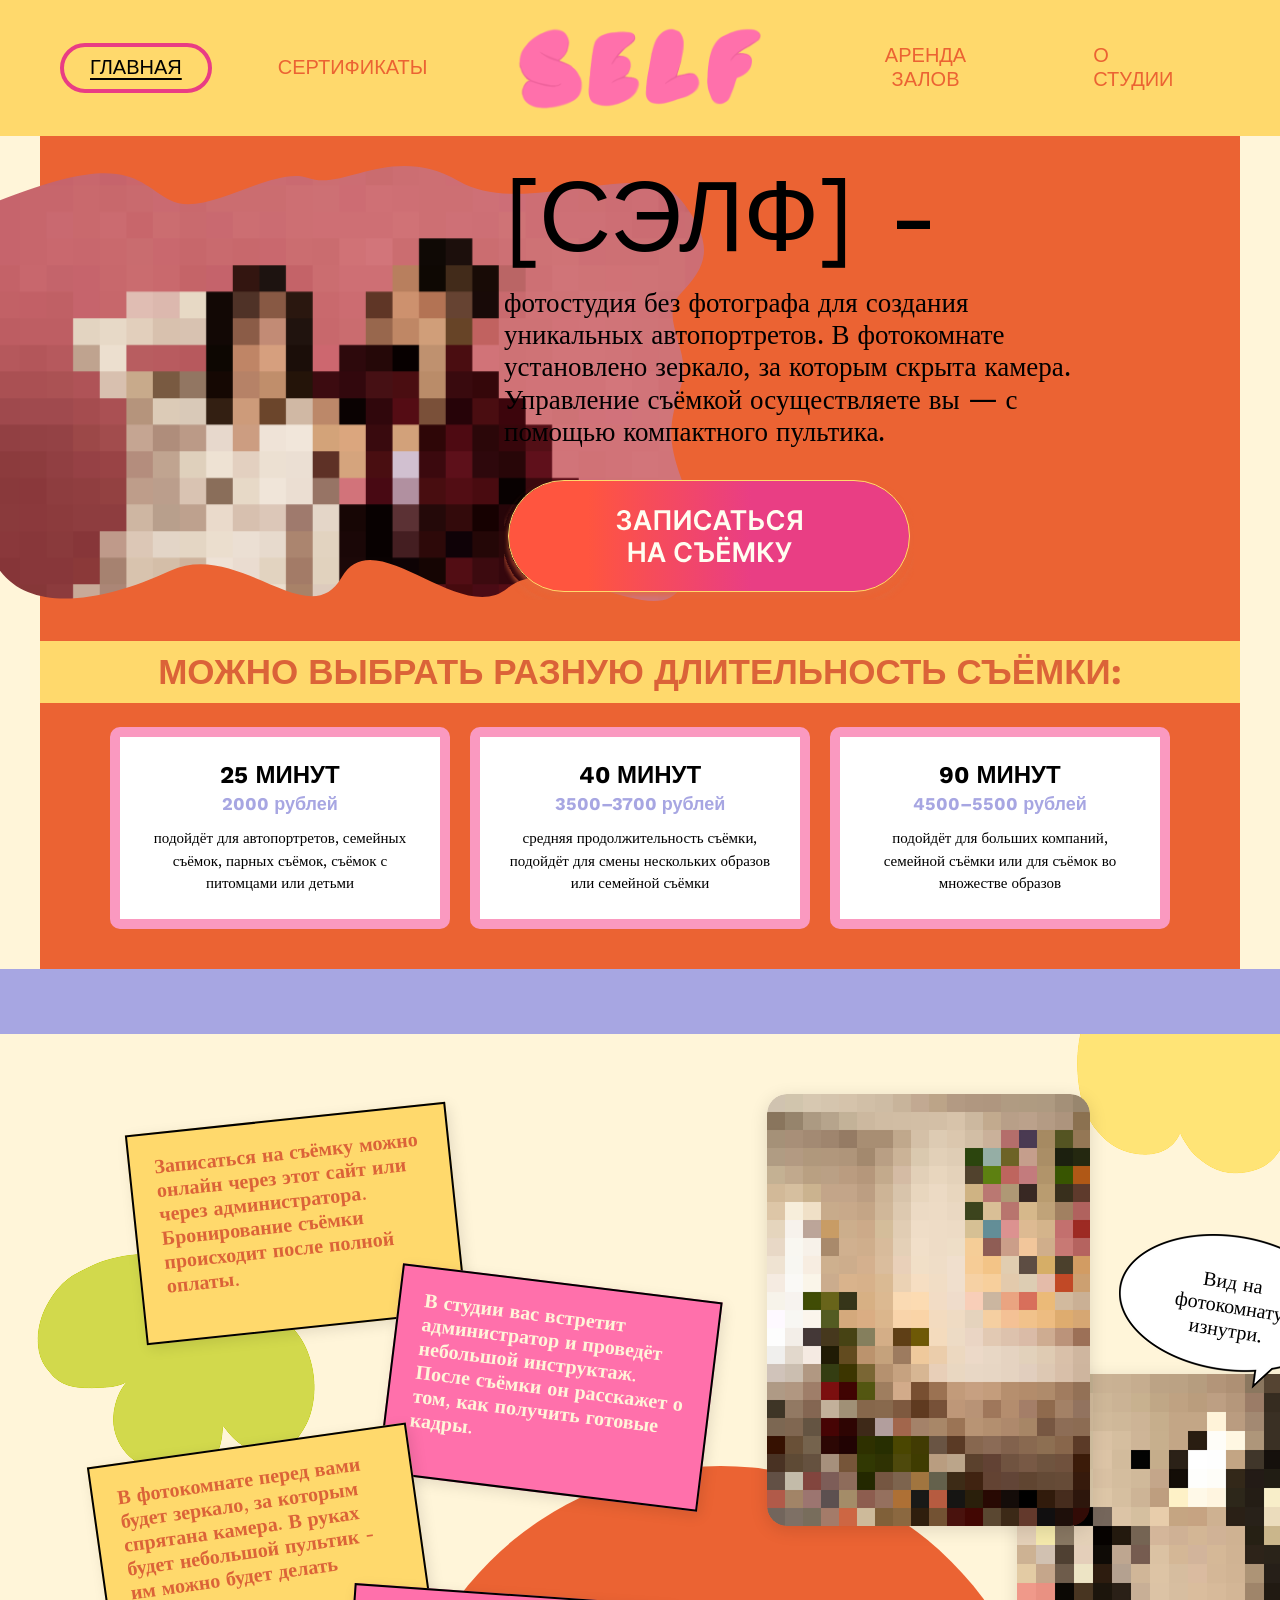
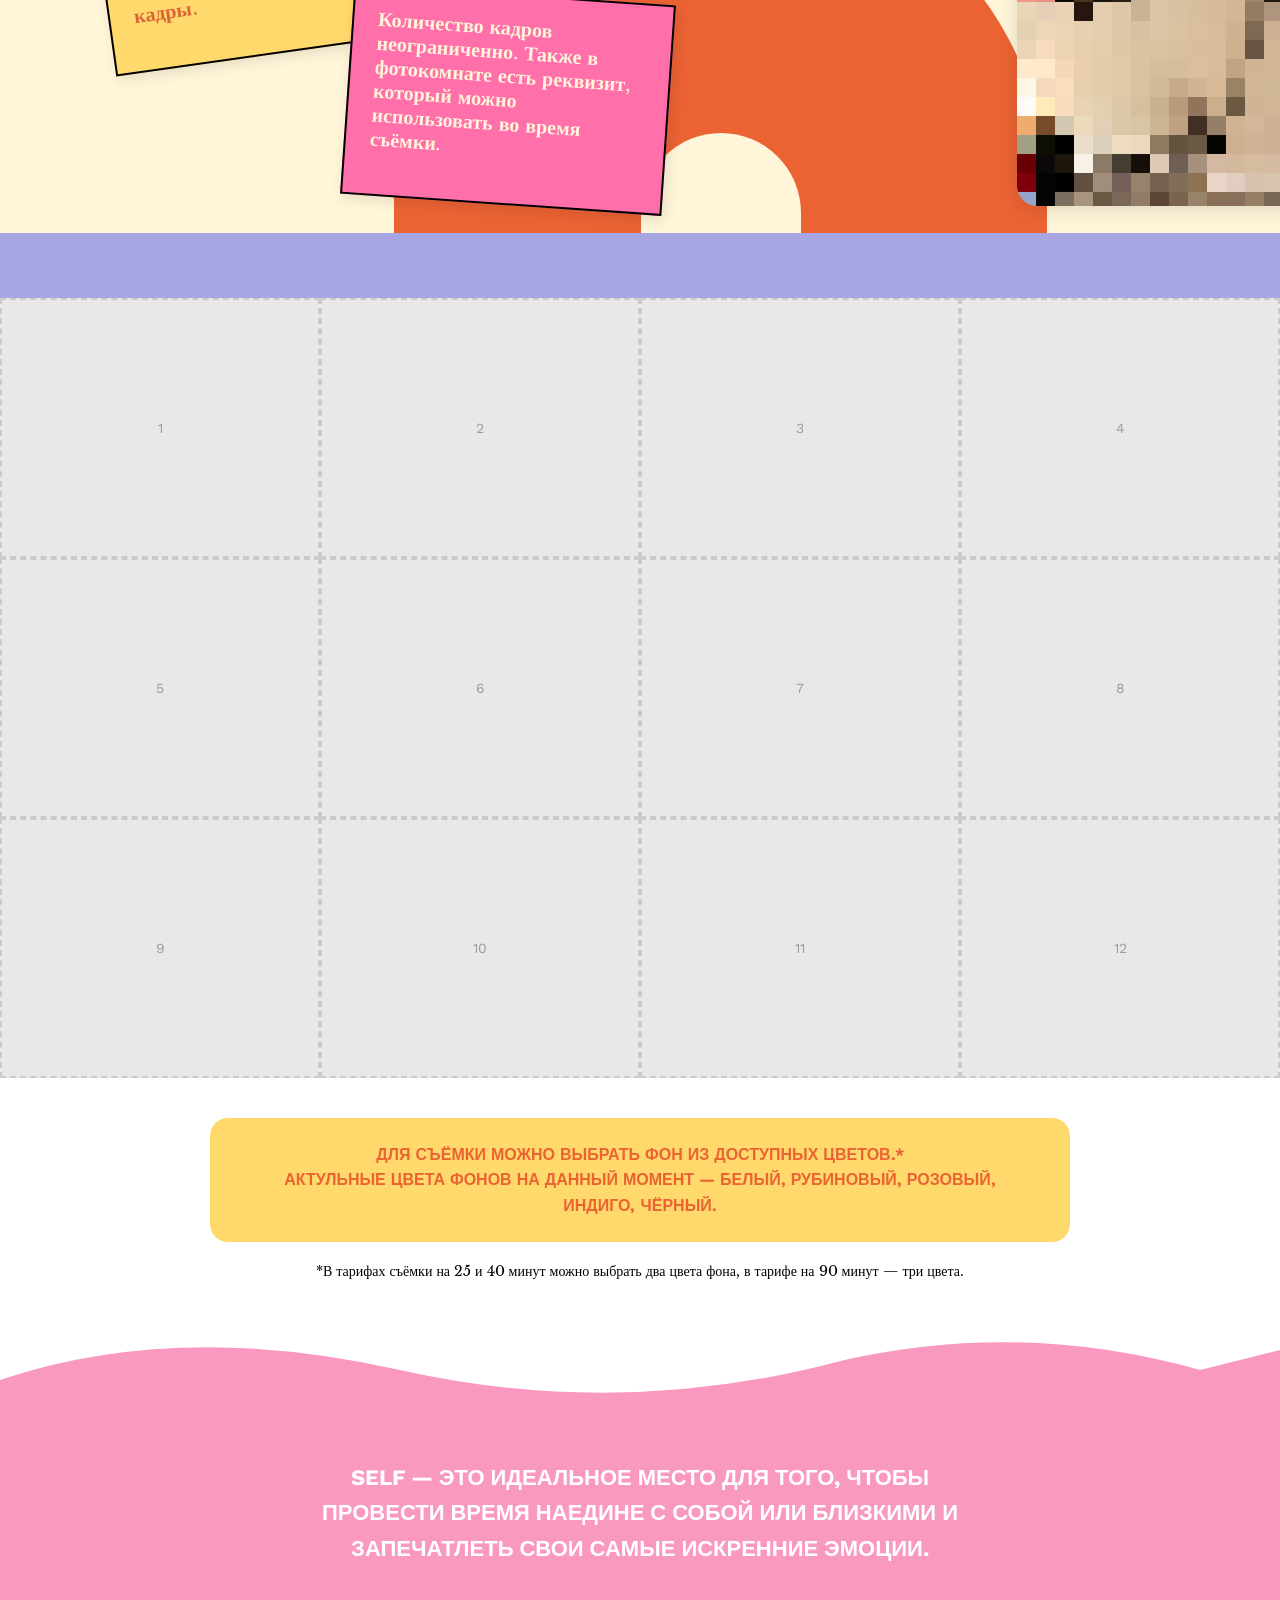
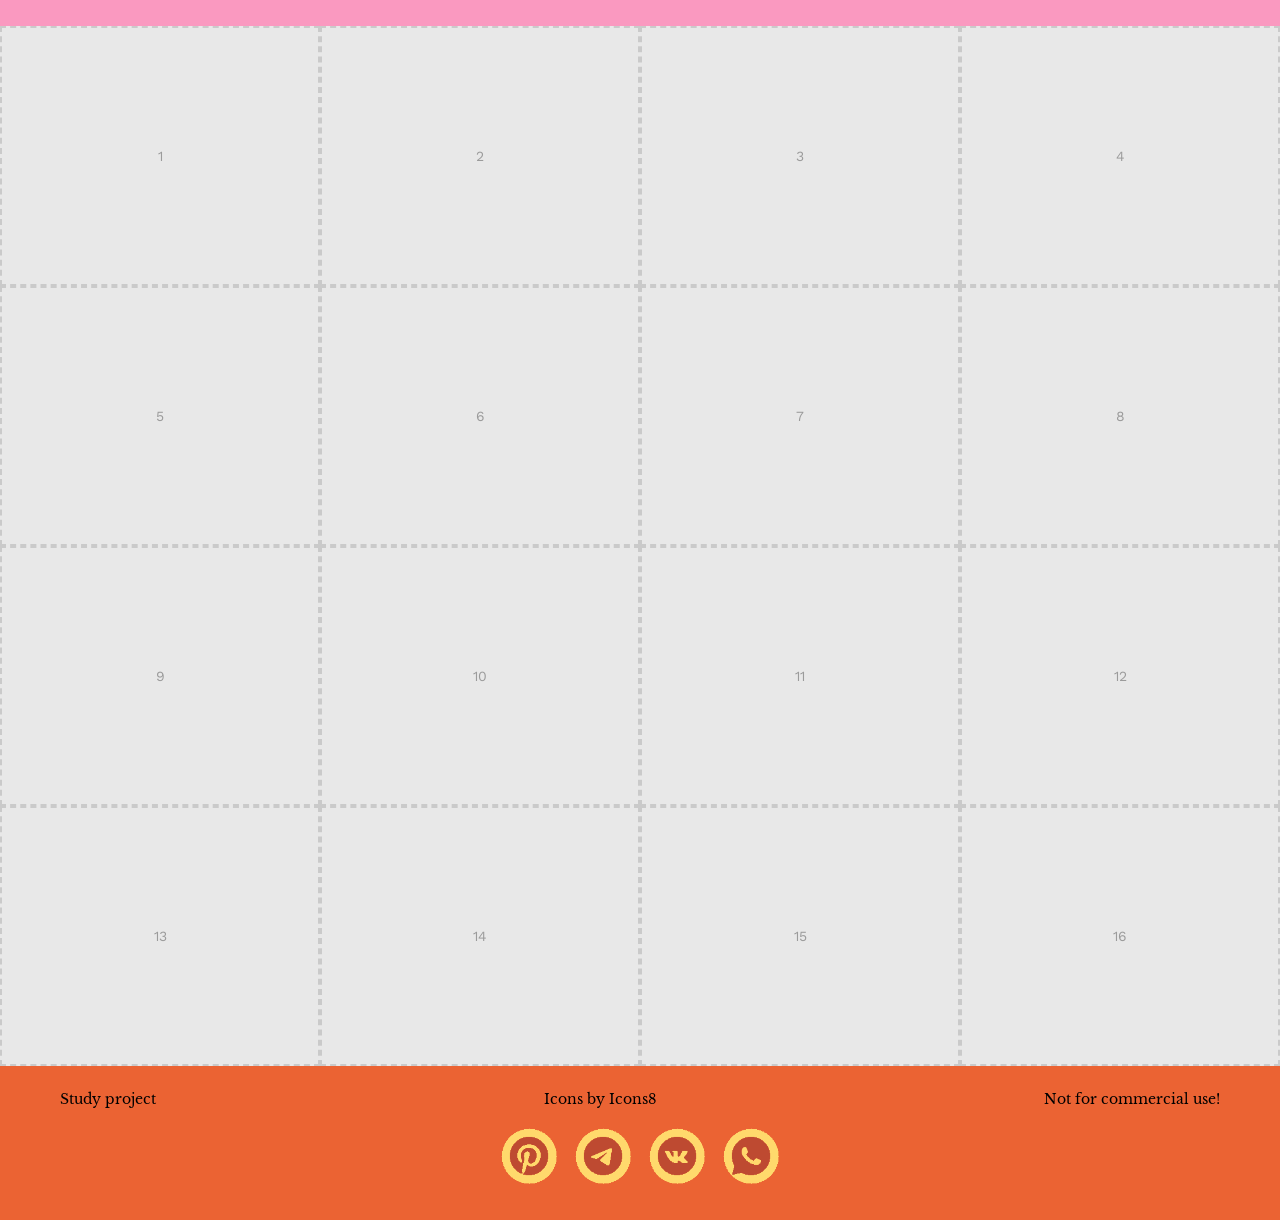
==== index.html @ 9a490987 "first commit" ====
<!DOCTYPE html>
<html lang="ru">
<head>
    <meta charset="UTF-8">
    <meta name="viewport" content="width=device-width, initial-scale=1.0">
    <title>SELF — фотостудия</title>
    <!-- Подключаем файл стилей. Если переименуешь CSS файл — измени имя здесь -->
    <link rel="stylesheet" href="style.css">
</head>
<body>

<!-- ============================================================
     БЛОК 1: НАВИГАЦИЯ (HEADER)
     Жёлтая шапка сайта с меню
     
     Чтобы изменить текст пунктов — меняй текст внутри <a>
     Чтобы изменить какая страница "активная" — перемести класс nav__link--active
     Чтобы изменить ссылку — меняй href="файл.html"
     ============================================================ -->
<header class="header">
    <nav class="nav">
        <a href="index.html" class="nav__link nav__link--active">ГЛАВНАЯ</a>
        <a href="certificates.html" class="nav__link">СЕРТИФИКАТЫ</a>
        <a href="index.html" class="nav__logo"><img src="logo-self.svg" alt="SELF" class="nav__logo-img"></a>
        <div class="nav__dropdown">
            <div class="nav__dropdown-trigger">
                <a href="room-small.html" class="nav__dropdown-label">АРЕНДА ЗАЛОВ</a>
                <div class="nav__dropdown-subitems">
                    <a href="room-small.html" class="nav__dropdown-item">Малый зал</a>
                    <a href="room-big.html" class="nav__dropdown-item">Большой зал</a>
                </div>
            </div>
        </div>
        <a href="about.html" class="nav__link">О СТУДИИ</a>
    </nav>
</header>


<!-- Бежевый фон #FFF5D9 по бокам оранжевого — оборачивает hero и duration -->
<div class="hero-duration-wrap">

<!-- ============================================================
     БЛОК 2: ГЕРОЙ (HERO)
     Главный экран — оранжевый фон, фото слева (заходит на текст),
     текст + кнопка справа. Без волны.
     По бокам рыжий фон #FFF5D9
     ============================================================ -->
<section class="hero">

    <div class="hero__inner">
        <!-- ФОТО слева — реальное фото без белого фона -->
        <div class="hero__photo-col">
            <div class="hero__photo-wrap">
                <img src="title pic.svg" alt="Фото студии SELF" class="hero__photo-img">
            </div>
        </div>

        <!-- ТЕКСТ справа -->
        <div class="hero__text-col">
            <h1 class="hero__title">[СЭЛФ] -</h1>
            <p class="hero__desc">фотостудия без фотографа для создания уникальных автопортретов. В фотокомнате установлено зеркало, за которым скрыта камера. Управление съёмкой осуществляете вы — с помощью компактного пультика.</p>
            <img src="button для главной.svg" class="hero__btn"></a>
        </div>
    </div>
</section>


<!-- ============================================================
     БЛОК 3: ДЛИТЕЛЬНОСТЬ СЪЁМКИ (DURATION)
     Оранжевый фон, жёлтый заголовок, 3 карточки с розовой рамкой
     
     Чтобы добавить 4-ю карточку — скопируй <div class="duration__card">...</div>
     Чтобы изменить цену — меняй текст внутри <span class="duration__price">
     ============================================================ -->
<section class="duration">
    <h2 class="duration__heading">МОЖНО ВЫБРАТЬ РАЗНУЮ ДЛИТЕЛЬНОСТЬ СЪЁМКИ:</h2>
    
    <div class="duration__grid">
        <!-- Карточка 1: 25 минут -->
        <div class="duration__card">
            <span class="duration__time">25 МИНУТ</span>          <!-- Время -->
            <span class="duration__price">2000 рублей</span>       <!-- Цена (розовый цвет) -->
            <p class="duration__text">подойдёт для автопортретов, семейных съёмок, парных съёмок, съёмок с питомцами или детьми</p>  <!-- Описание -->
        </div>
        
        <!-- Карточка 2: 40 минут -->
        <div class="duration__card">
            <span class="duration__time">40 МИНУТ</span>
            <span class="duration__price">3500–3700 рублей</span>
            <p class="duration__text">средняя продолжительность съёмки, подойдёт для смены нескольких образов или семейной съёмки</p>
        </div>
        
        <!-- Карточка 3: 90 минут -->
        <div class="duration__card">
            <span class="duration__time">90 МИНУТ</span>
            <span class="duration__price">4500–5500 рублей</span>
            <p class="duration__text">подойдёт для больших компаний, семейной съёмки или для съёмок во множестве образов</p>
        </div>
    </div>
</section>

</div><!-- /hero-duration-wrap -->


<!-- ============================================================
     Бежевый фон, декоративные пятна, стикеры с текстом,
     фото интерьера, пузырь "Вид на фотокомнату"
     ============================================================ -->
<!-- Лавандовая полоска СВЕРХУ -->
<div class="about__stripe-top"></div>

<section class="about">
    <!-- Декоративные пятна (блобы) — размер/цвет/позиция в CSS -->
    <div class="blob blob--green"></div>   <!-- Зелёное пятно слева -->
    <div class="blob blob--yellow"></div>  <!-- Жёлтый круг справа -->
    <div class="blob blob--arch"></div>    <!-- Оранжевая арка снизу -->

    <div class="about__inner">
        <!-- СТИКЕРЫ (записки) — левая колонка -->
        <div class="about__notes-area">
            <!-- Стикер 1 — оранжевый, наклон влево -->
            <!-- note--orange = оранжевый цвет, note--1 = позиция/наклон -->
            <div class="note note--orange note--1">
                <p>Записаться на съёмку можно онлайн через этот сайт или через администратора. Бронирование съёмки происходит после полной оплаты.</p>
            </div>
            
            <!-- Стикер 2 — розовый, наклон вправо -->
            <div class="note note--pink note--2">
                <p>В студии вас встретит администратор и проведёт небольшой инструктаж. После съёмки он расскажет о том, как получить готовые кадры.</p>
            </div>
            
            <!-- Стикер 3 — оранжевый -->
            <div class="note note--orange note--3">
                <p>В фотокомнате перед вами будет зеркало, за которым спрятана камера. В руках будет небольшой пультик - им можно будет делать кадры.</p>
            </div>
            
            <!-- Стикер 4 — розовый -->
            <div class="note note--pink note--4">
                <p>Количество кадров неограниченно. Также в фотокомнате есть реквизит, который можно использовать во время съёмки.</p>
            </div>
        </div>

        <!-- ФОТО — абсолютное позиционирование по макету -->
        <div class="about__photos-col">
            <!-- pic 1: Верхнее фото интерьера (323×432, top 125, left 767) -->
            <div class="about__photo about__photo--top">
                <img src="photo1.png" alt="Фото интерьера" style="width:100%;height:100%;object-fit:cover">
            </div>
            
            <!-- pic 2: Нижнее фото фотокомнаты (323×432, top 471, left 1017) -->
            <div class="about__photo about__photo--bottom">
                <img src="photo2.png" alt="Фото фотокомнаты" style="width:100%;height:100%;object-fit:cover">
            </div>
            
            <!-- Пузырь с текстом (221×155, top 329, left 1119) -->
            <div class="about__bubble">
                <span>Вид на фотокомнату изнутри.</span>
                <div class="about__bubble-tail"></div>
            </div>
        </div>
    </div>
</section>

<!-- Лавандовая полоска СНИЗУ -->
<div class="about__stripe-bottom"></div>


<!-- ============================================================
     БЛОК 5: ФОТОСЕТКА ВЕРХНЯЯ (4 колонки × 3 ряда = 12 фото)
     
     ВСТАВИТЬ ФОТО: замени каждый <div class="placeholder">
     на <img src="фото.jpg" alt="" style="width:100%;height:100%;object-fit:cover">
     ============================================================ -->
<section class="pgrid pgrid--top">
    <div class="pg"><div class="placeholder">1</div></div>
    <div class="pg"><div class="placeholder">2</div></div>
    <div class="pg"><div class="placeholder">3</div></div>
    <div class="pg"><div class="placeholder">4</div></div>
    <div class="pg"><div class="placeholder">5</div></div>
    <div class="pg"><div class="placeholder">6</div></div>
    <div class="pg"><div class="placeholder">7</div></div>
    <div class="pg"><div class="placeholder">8</div></div>
    <div class="pg"><div class="placeholder">9</div></div>
    <div class="pg"><div class="placeholder">10</div></div>
    <div class="pg"><div class="placeholder">11</div></div>
    <div class="pg"><div class="placeholder">12</div></div>
</section>


<!-- ============================================================
     БЛОК 6: ИНФОРМАЦИЯ О ФОНАХ (BACKDROP)
     Белый фон, жёлтая карточка с текстом, сноска
     ============================================================ -->
<section class="backdrop-white">
    <!-- Жёлтая карточка с основным текстом -->
    <div class="backdrop__card">
        <p class="backdrop__text">ДЛЯ СЪЁМКИ МОЖНО ВЫБРАТЬ ФОН ИЗ ДОСТУПНЫХ ЦВЕТОВ.*<br>АКТУЛЬНЫЕ ЦВЕТА ФОНОВ НА ДАННЫЙ МОМЕНТ — БЕЛЫЙ, РУБИНОВЫЙ, РОЗОВЫЙ, ИНДИГО, ЧЁРНЫЙ.</p>
    </div>
    <!-- Сноска мелким текстом -->
    <p class="backdrop__note">*В тарифах съёмки на 25 и 40 минут можно выбрать два цвета фона, в тарифе на 90 минут — три цвета.</p>
</section>


<!-- ============================================================
     БЛОК 7: ЦИТАТА (QUOTE)
     Розовая волна переходит в розовый фон с белым текстом
     ============================================================ -->
<section class="quote-section">
    <!-- Волна — переход от белого (backdrop) к розовому -->
    <!-- Цвет волны fill="#FA99C0" — должен совпадать с фоном .quote__body -->
    <div class="quote__wave">
        <svg viewBox="0 0 1440 100" preserveAspectRatio="none">
            <path d="M0,100 L0,60 Q200,0 450,50 Q700,100 950,40 Q1150,0 1350,50 L1440,30 L1440,100 Z" fill="#FA99C0"/>
        </svg>
    </div>
    <!-- Текст цитаты — белый на розовом -->
    <div class="quote__body">
        <p class="quote__text">SELF — ЭТО ИДЕАЛЬНОЕ МЕСТО ДЛЯ ТОГО, ЧТОБЫ ПРОВЕСТИ ВРЕМЯ НАЕДИНЕ С СОБОЙ ИЛИ БЛИЗКИМИ И ЗАПЕЧАТЛЕТЬ СВОИ САМЫЕ ИСКРЕННИЕ ЭМОЦИИ.</p>
    </div>
</section>


<!-- ============================================================
     БЛОК 8: ФОТОСЕТКА НИЖНЯЯ (4 колонки × 4 ряда = 16 фото)
     ============================================================ -->
<section class="pgrid pgrid--btm">
    <div class="pg"><div class="placeholder">1</div></div>
    <div class="pg"><div class="placeholder">2</div></div>
    <div class="pg"><div class="placeholder">3</div></div>
    <div class="pg"><div class="placeholder">4</div></div>
    <div class="pg"><div class="placeholder">5</div></div>
    <div class="pg"><div class="placeholder">6</div></div>
    <div class="pg"><div class="placeholder">7</div></div>
    <div class="pg"><div class="placeholder">8</div></div>
    <div class="pg"><div class="placeholder">9</div></div>
    <div class="pg"><div class="placeholder">10</div></div>
    <div class="pg"><div class="placeholder">11</div></div>
    <div class="pg"><div class="placeholder">12</div></div>
    <div class="pg"><div class="placeholder">13</div></div>
    <div class="pg"><div class="placeholder">14</div></div>
    <div class="pg"><div class="placeholder">15</div></div>
    <div class="pg"><div class="placeholder">16</div></div>
</section>


<!-- ============================================================
     БЛОК 9: ПОДВАЛ (FOOTER)
     Оранжевый фон, текст, иконки соцсетей в жёлтых кружках
     ============================================================ -->
<footer class="footer">
    <div class="footer__top">
        <span>Study project</span>
        <span>Icons by Icons8</span>
        <span>Not for commercial use!</span>
    </div>
    <div class="footer__socials">
        <a href="#" class="soc"><img src="icon-pinterest.png" alt="Pinterest" class="soc__icon"></a>
        <a href="#" class="soc"><img src="icon-telegram.png" alt="Telegram" class="soc__icon"></a>
        <a href="#" class="soc"><img src="icon-vk.png" alt="VK" class="soc__icon"></a>
        <a href="#" class="soc"><img src="icon-whatsapp.png" alt="WhatsApp" class="soc__icon"></a>
    </div>
</footer>


<script>
    document.querySelectorAll('.nav__dropdown-item').forEach(function(item) {
        item.addEventListener('click', function() {
            var menu = this.closest('.nav__dropdown-menu');
            if (menu) menu.style.display = 'none';
            setTimeout(function() { if (menu) menu.style.display = ''; }, 300);
        });
    });
</script>

</body>
</html>
---- style.css ----
/* ================================================================
   SELF ФОТОСТУДИЯ — ФАЙЛ СТИЛЕЙ
   Этот файл отвечает за ВСЮ визуальную часть сайта.
   Каждый блок подробно подписан — читай комментарии.
   ================================================================ */


/* ================================================================
   БЛОК: ПОДКЛЮЧЕНИЕ ШРИФТОВ
   Здесь загружаются шрифты из папки fonts/
   Если шрифт не отображается — проверь что файл лежит в папке fonts/
   ================================================================ */

/* Inter Regular — для обычного текста навигации, заголовков */
@font-face {
    font-family: 'Inter';          /* Имя шрифта, по которому его вызываем */
    font-style: normal;             /* Обычный стиль (не курсив) */
    font-weight: 400;               /* 400 = обычная толщина (Regular) */
    font-display: swap;             /* Показать текст сразу, подгрузить шрифт потом */
    src: url('fonts/Inter-Regular.ttf') format('truetype');  /* Путь к файлу шрифта */
}

/* Inter SemiBold — для полужирного текста (заголовки карточек, кнопки) */
@font-face {
    font-family: 'Inter';
    font-style: normal;
    font-weight: 600;               /* 600 = полужирный (SemiBold) */
    font-display: swap;
    src: url('fonts/Inter-SemiBold.ttf') format('truetype');
}

/* Inter Bold — для жирного текста (логотип SELF, заголовки) */
@font-face {
    font-family: 'Inter';
    font-style: normal;
    font-weight: 700;               /* 700 = жирный (Bold) */
    font-display: swap;
    src: url('fonts/Inter-Bold.ttf') format('truetype');
}

/* Libre Baskerville Regular — для описательного текста (serif, с засечками) */
@font-face {
    font-family: 'Libre Baskerville';
    font-style: normal;
    font-weight: 400;
    font-display: swap;
    src: url('fonts/LibreBaskerville-Regular.ttf') format('truetype');
}

/* Libre Baskerville Bold */
@font-face {
    font-family: 'Libre Baskerville';
    font-style: normal;
    font-weight: 700;
    font-display: swap;
    src: url('fonts/LibreBaskerville-Bold.ttf') format('truetype');
}

/* Libre Baskerville Italic — для курсивного текста */
@font-face {
    font-family: 'Libre Baskerville';
    font-style: italic;
    font-weight: 400;
    font-display: swap;
    src: url('fonts/LibreBaskerville-Italic.ttf') format('truetype');
}


/* ================================================================
   БЛОК: ЦВЕТА САЙТА (ПЕРЕМЕННЫЕ)
   Все цвета хранятся здесь. Чтобы изменить цвет по всему сайту —
   поменяй значение ТОЛЬКО ЗДЕСЬ, и оно обновится везде.
   
   Пример: хочешь другой оранжевый — меняй --orange: #НОВЫЙЦВЕТ;
   ================================================================ */
:root {
    --orange: #EB6333;      /* Основной оранжевый — фон hero, duration, footer, арка */
    --pink: #FA99C0;        /* Розовый — волна в hero, рамки карточек, фон секции quote */
    --yellow: #FFD96C;      /* Жёлтый — фон навигации, карточки "для съёмки", "часы работы" */
    --green: #6AD8C4;       /* Зелёный — декоративный блоб (пятно) в секции About */
    --btn-from: #FF565F;    /* Градиент кнопки НАЧАЛО — красно-оранжевый */
    --btn-to: #E93DB4;      /* Градиент кнопки КОНЕЦ — розово-фиолетовый. Также цвет розовых стикеров */
    --black: #000;          /* Чёрный — основной цвет текста */
    --white: #FFF;          /* Белый */
    --beige: #FFF8F0;       /* Бежевый — фон страницы, фон секции About */
    --lavender: #A7A5E2;    /* Лавандовый — декоративная полоска над секцией About */
    --f-sans: 'Inter', sans-serif;              /* Шрифт без засечек — для заголовков, навигации, кнопок */
    --f-serif: 'Libre Baskerville', serif;      /* Шрифт с засечками — для описательного текста */
}


/* ================================================================
   БЛОК: СБРОС СТИЛЕЙ + ОБЩИЕ НАСТРОЙКИ
   Убираем стандартные отступы браузера и задаём базу
   ================================================================ */
*,
*::before,
*::after {
    margin: 0;              /* Убираем отступы по умолчанию */
    padding: 0;             /* Убираем внутренние отступы */
    box-sizing: border-box; /* Ширина включает padding и border */
}

body {
    font-family: var(--f-serif);    /* Основной шрифт сайта — Libre Baskerville */
    color: var(--black);            /* Цвет текста — чёрный */
    background: var(--beige);       /* Фон всей страницы — бежевый */
    overflow-x: hidden;             /* Скрыть горизонтальную прокрутку */
    max-width: 1440px;              /* Максимальная ширина сайта */
    margin: 0 auto;                 /* Центрируем сайт на больших экранах */
}

img {
    max-width: 100%;        /* Картинки не выходят за пределы блока */
    display: block;         /* Убираем пробел под картинкой */
}

a {
    text-decoration: none;  /* Убираем подчёркивание у ссылок */
    color: inherit;         /* Ссылки наследуют цвет родителя */
}

/* Заглушка для фото — серый прямоугольник с надписью "Фото" */
.placeholder {
    width: 100%;
    height: 100%;
    background: #E8E8E8;           /* Светло-серый фон */
    display: flex;                  /* Flexbox для центрирования текста */
    align-items: center;            /* Центр по вертикали */
    justify-content: center;        /* Центр по горизонтали */
    font-family: var(--f-sans);     /* Шрифт Inter */
    font-size: 14px;                /* Размер текста */
    color: #9B9B9B;                 /* Серый цвет текста */
    border: 2px dashed #CACACA;     /* Пунктирная рамка */
}


/* ================================================================
   БЛОК 1: НАВИГАЦИЯ (HEADER)
   Жёлтая полоска сверху с меню: ГЛАВНАЯ, СЕРТИФИКАТЫ, SELF, АРЕНДА ЗАЛОВ, О СТУДИИ
   ================================================================ */

/* Контейнер навигации — жёлтый фон на всю ширину */
.header {
    background: var(--yellow);      /* Цвет фона — жёлтый #FFD96C */
    padding: 18px 60px;             /* Отступы: 18px сверху/снизу, 60px по бокам */
    position: relative;             /* Для z-index */
    z-index: 100;                   /* Навигация поверх контента — dropdown наплывает вниз */
}

/* Сама навигация — элементы в ряд по центру */
.nav {
    display: flex;                  /* Располагаем элементы в ряд */
    align-items: center;            /* Выравниваем по вертикали */
    justify-content: center;        /* Центрируем всё по горизонтали */
    gap: 36px;                      /* Расстояние между пунктами меню — 36px */
}

/* ================================================================
   НАВИГАЦИЯ — ССЫЛКИ
   Обычные ссылки — оранжевый текст.
   Активная страница — жирное розовое кольцо #E93D84 + тонкое чёрное подчёркивание.
   При наведении на неактивную — текст становится чёрным (без подчёркивания).

   Чтобы изменить цвет кольца — меняй border у .nav__link--active
   Чтобы изменить толщину кольца — меняй border-width у .nav__link--active
   Чтобы изменить подчёркивание — меняй border-bottom у .nav__link--active
   ================================================================ */

/* Обычные ссылки навигации */
/* Невидимый border резервирует место — не дёргается при переключении страниц */
.nav__link {
    font-family: var(--f-sans);
    font-size: 20px;
    font-weight: 400;               /* НЕ жирный */
    text-transform: uppercase;
    color: var(--orange);           /* Оранжевый текст */
    transition: color 0.2s;
    border: 4px solid transparent;  /* Невидимая рамка — резервирует место */
    border-radius: 30px;
    padding: 8px 26px 10px;         /* Совпадает с --active */
    line-height: 1.2;
    text-decoration: underline;
    text-decoration-color: transparent; /* Невидимое подчёркивание — резервирует место */
    text-underline-offset: 4px;
    text-decoration-thickness: 2px;
}

/* При наведении на обычную ссылку — текст чёрный, БЕЗ подчёркивания */
.nav__link:hover {
    color: var(--black);
    opacity: 1;
}

/* Активная ссылка (текущая страница) — жирное розовое кольцо + подчёркивание */
/* Цвет кольца: #E93D84 — меняй тут если нужен другой */
/* Толщина кольца: 4px — меняй тут */
/* Подчёркивание текста: чёрная линия внутри кольца */
.nav__link--active {
    border-color: #E93D84;          /* Розовое кольцо становится видимым */
    /*
       СКРУГЛЕНИЕ КОЛЬЦА — настройка симметрии:
       padding: ВЕРХ БОКА НИЗ
       Сейчас: 8px сверху, 26px по бокам, 10px снизу
       Если кольцо несимметричное — меняй эти значения тут:
    */
    background: var(--yellow);      /* Фон = жёлтый (как шапка навигации) */
    color: var(--black);
    text-decoration-color: var(--black); /* Подчёркивание становится видимым */
}

/* Активная ссылка при наведении — ничего не меняется */
.nav__link--active:hover {
    color: var(--black);
}

/* Логотип SELF по центру навигации */
.nav__logo {
    display: flex;
    align-items: center;
    margin: 0 20px;                 /* Отступы слева/справа от логотипа */
}

/* Картинка логотипа — размер 270×100, прозрачный фон */
/* Чтобы изменить размер логотипа — меняй width и height тут */
.nav__logo-img {
    width: 270px;                   /* Ширина логотипа */
    height: 100px;                  /* Высота логотипа */
    object-fit: contain;            /* Сохраняет пропорции */
}


/* Бежевая обёртка — фон #FFF5D9 виден по бокам оранжевого */
/* Оборачивает hero и duration секции */
.hero-duration-wrap {
    background: #FFF5D9;            /* Бежевый фон по бокам */
}

/* ================================================================
   БЛОК 2: ГЕРОЙ (HERO) — Главный экран с фото и текстом
   Бежевый фон #FFF5D9 на всю ширину (от обёртки).
   Оранжевый блок УЖЕНЬКИЙ по центру (с отступами по бокам).
   Фото начинается от бежевого поля слева и заходит под текст.
   ================================================================ */

/* Обёртка hero — прозрачная, бежевый идёт от родителя */
.hero {
    position: relative;
    overflow: visible;
    padding: 0;
}

/* Оранжевый центральный блок — УЖЕ чем полная ширина */
.hero__inner {
    background: var(--orange);      /* Оранжевый фон */
    position: relative;
    display: flex;
    align-items: center;
    margin: 0 40px;                 /* Отступы по бокам — бежевый виден слева и справа */
    padding: 30px 40px 40px;
    gap: 0;
}

/* Колонка с фото — начинается от бежевого поля, заходит ПОД текст */
.hero__photo-col {
    flex-shrink: 0;
    position: relative;
    z-index: 1;                     /* ПОД текстом (текст z-index: 2) */
    margin-left: -80px;             /* Фото выходит влево на бежевое поле */
    margin-right: -200px;           /* Фото сильно заходит под текст — текст правее */
}

/* Обёртка фото — реальный размер 916×566 */
.hero__photo-wrap {
    width: 916px;                   /* Реальная ширина фото */
    max-width: 55vw;                /* Не больше 55% экрана */
    height: auto;
}

/* Реальное фото */
.hero__photo-img {
    width: 100%;
    height: auto;
    display: block;
}

/* Розовая волна (для страниц сертификатов и залов, не для главной) */
.hero__wave {
    position: absolute;
    top: 0;
    left: 0;
    width: 100%;
    height: 200px;
    z-index: 0;
}

.hero__wave svg {
    width: 100%;
    height: 100%;
    display: block;
}

/* Колонка с текстом — ПОВЕРХ фото, сдвинута правее */
.hero__text-col {
    flex: 1;
    max-width: 583px;               /* Ширина текстового блока — 583px по макету */
    position: relative;
    z-index: 2;                     /* Текст поверх фото */
}

/* Заголовок [СЭЛФ] - */
.hero__title {
    font-family: var(--f-sans);
    font-size: 100px;
    font-weight: 400;
    line-height: 100%;
    margin-bottom: 20px;
}

/* Описательный текст под заголовком */
/* Шрифт: Libre Baskerville, 27px, line-height 120%, Regular */
.hero__desc {
    font-family: var(--f-serif);    /* Libre Baskerville */
    font-size: 27px;                /* Размер — 27px по макету */
    font-weight: 400;               /* Regular */
    line-height: 120%;              /* Межстрочный — 120% по макету */
    letter-spacing: 0;
    margin-bottom: 32px;
}

/* Кнопка "ЗАПИСАТЬСЯ НА СЪЁМКУ" — 288×77, gradient, radius 100 */
.hero__btn {
    display: block;
    text-align: center;
    transition: transform 0.3s;
    cursor: pointer;
}

.hero__btn-img {
    width: 288px;
    height: 77px;
    display: inline-block;
}

/* Кнопка при наведении — поднимается вверх */
.hero__btn:hover {
    transform: translateY(-3px);
}

/* Страница сертификатов — заголовок 80px по макету (на главной 100px) */
.cert-hero .hero__title {
    font-size: 80px;
    line-height: 120%;
}

/* Кнопка сертификата — 492×110 по макету */
.cert-hero .hero__btn-img {
    width: 492px;
    height: 110px;
}


/* ================================================================
   БЛОК 3: ДЛИТЕЛЬНОСТЬ СЪЁМКИ (DURATION)
   Заголовок на жёлтом фоне #FFD96C.
   После заголовка фон продолжается оранжевым.
   Карточки с ЖИРНЫМ розовым кольцом #FA99C0.
   Цена цвета #A7A6E2 (лавандовый).
   ================================================================ */

/* Контейнер секции — оранжевый фон (продолжение hero) */
.duration {
    background: var(--orange);      /* Оранжевый фон — продолжение */
    padding: 0 60px 40px;
    margin: 0 40px;                 /* Те же отступы что у hero__inner — бежевое по бокам */
}

/* Заголовок на жёлтом фоне */
/* Inter, 35px, Semi Bold (600), line-height 120%, uppercase, цвет #DB6338 */
.duration__heading {
    font-family: var(--f-sans);
    font-size: 35px;                /* 35px по макету */
    font-weight: 600;               /* Semi Bold */
    text-align: center;
    text-transform: uppercase;
    color: #DB6338;                  /* Цвет текста — #DB6338 по макету */
    line-height: 120%;              /* 120% по макету */
    letter-spacing: 0;
    background: var(--yellow);
    margin: 0 -60px;
    padding: 10px 60px;
}

/* Контейнер для трёх карточек в ряд */
.duration__grid {
    display: flex;
    gap: 20px;
    justify-content: center;
    padding-top: 24px;
}

/* Одна карточка — width 1005px общий, border 10px #FA99C0, radius 10px */
/* Чтобы изменить толщину кольца — меняй border тут */
.duration__card {
    flex: 1;
    max-width: 340px;
    background: var(--white);
    border: 10px solid #FA99C0;     /* ЖИРНОЕ кольцо — 10px, цвет #FA99C0 по макету */
    border-radius: 10px;            /* Скругление 10px по макету */
    padding: 24px 20px;
    text-align: center;
    transition: transform 0.3s;
}

/* Карточка при наведении */
.duration__card:hover {
    transform: translateY(-3px);
}

/* Текст "25 МИНУТ" / "40 МИНУТ" / "90 МИНУТ" */
.duration__time {
    display: block;
    font-family: var(--f-sans);
    font-size: 24px;
    font-weight: 600;
    text-transform: uppercase;
    margin-bottom: 4px;
}

/* Цена "2000 рублей" — цвет #A7A6E2 (лавандовый) */
/* Чтобы изменить цвет цены — меняй color тут */
.duration__price {
    display: block;
    font-family: var(--f-sans);
    font-size: 18px;
    font-weight: 600;
    color: #A7A6E2;                 /* Лавандовый цвет цены — #A7A6E2 */
    margin-bottom: 12px;
}

/* Описательный текст карточки */
.duration__text {
    font-family: var(--f-serif);
    font-size: 15px;
    line-height: 150%;
}


/* ================================================================
   БЛОК 4: О СТУДИИ / СТИКЕРЫ + ФОТО (ABOUT)
   Бежевый фон #FFF5D9, лавандовая полоска, декоративные блобы,
   стикеры (записки) и фото — всё абсолютно спозиционировано по макету.
   Секция = 1440 × ~990px в макете.
   ================================================================ */

.about {
    position: relative;
    padding: 0;
    height: 799px;                      /* Чистый контент, полоски снаружи */
    overflow: hidden;
    background: #FFF5D9;                /* Бежевый фон */
}

/* Лавандовая полоска СВЕРХУ — отдельный элемент в HTML */
.about__stripe-top {
    width: 100%;
    height: 65px;
    background: #A7A6E2;
    position: relative;
    z-index: 5;
}

/* Лавандовая полоска СНИЗУ — через ::after НА УРОВНЕ ПОТОКА */
.about__stripe-bottom {
    width: 100%;
    height: 65px;
    background: #A7A6E2;
    position: relative;
    z-index: 5;
}

/* ---- ДЕКОРАТИВНЫЕ ЭЛЕМЕНТЫ (блобы) ---- */
.blob {
    position: absolute;
    z-index: 0;
}

/* element 2 — зелёный блоб: 290×232, top 278, left 30 (картинка) */
.blob--green {
    width: 290px;
    height: 232px;
    top: 213px;
    left: 30px;
    background: url('element2-green.png') no-repeat center / contain;
    border-radius: 0;
    opacity: 1;
}

/* element 3 — жёлтое облако: 340×158, top 52, left 1070 (картинка) */
.blob--yellow {
    width: 340px;
    height: 158px;
    top: -13px;
    left: 1070px;
    right: auto;
    background: url('element3-yellow.png') no-repeat center / contain;
    border-radius: 0;
    opacity: 1;
}

/* element 1 — оранжевая арка: 653×367, упирается в низ секции */
.blob--arch {
    width: 653px;
    height: 367px;
    top: 432px;
    left: 394px;
    bottom: auto;
    background: var(--orange);
    border-radius: 340px 340px 0 0;
    z-index: 1;
}

/* Вырез внизу арки */
.blob--arch::after {
    content: '';
    position: absolute;
    bottom: 0;
    left: 50%;
    transform: translateX(-50%);
    width: 160px;
    height: 100px;
    background: #FFF5D9;
    border-radius: 100px 100px 0 0;
}

/* ---- КОНТЕЙНЕР КОНТЕНТА ---- */
.about__inner {
    position: relative;
    z-index: 2;
    width: 100%;
    height: 100%;
}

/* ---- СТИКЕРЫ (ЗАПИСКИ) ---- */
.about__notes-area {
    position: absolute;
    top: 0;
    left: 0;
    width: 100%;
    height: 100%;
}

/* Все стикеры: 322×211, border 2px #000 */
.note {
    padding: 20px 24px;
    font-family: var(--f-serif);
    font-size: 20px;
    font-weight: 700;
    font-style: normal;
    line-height: 120%;
    box-shadow: 3px 4px 14px rgba(0,0,0,0.1);
    position: absolute;
    width: 322px;
    height: 211px;
    border: 2px solid #000;
    display: flex;
    align-items: flex-start;
    justify-content: flex-start;
    text-align: left;
    overflow: hidden;
}

/* Оранжевый стикер — #FFD96C, текст тёмно-оранжевый #DB6338 */
.note--orange {
    background: #FFD96C;
    color: #DB6338;
}

/* Розовый стикер — #FF70AB, текст бежевый #FFF5D9 */
.note--pink {
    background: #FF70AB;
    color: #FFF5D9;
}

/* note--1 (оранж): top 149, left 135, rotate -6° */
.note--1 {
    top: 84px;
    left: 135px;
    transform: rotate(-6deg);
    z-index: 3;
}

/* note--2 (розов): top 313, left 389, rotate 7° */
.note--2 {
    top: 248px;
    left: 389px;
    transform: rotate(7deg);
    z-index: 4;
}

/* note--3 (оранж): top 475, left 100, rotate -8.01° */
.note--3 {
    top: 410px;
    left: 100px;
    transform: rotate(-8.01deg);
    z-index: 5;
    width: 322px;
}

/* note--4 (розов): top 625, left 347, rotate 4° */
.note--4 {
    top: 560px;
    left: 347px;
    transform: rotate(4deg);
    z-index: 6;
    width: 322px;
}

/* ---- ФОТО (правая сторона) ---- */
.about__photos-col {
    position: absolute;
    top: 0;
    left: 0;
    width: 100%;
    height: 100%;
}

.about__photo {
    border-radius: 20px;
    overflow: hidden;
    box-shadow: 0 4px 18px rgba(0,0,0,0.12);
    position: absolute;
}

/* pic 1: 323×432, top 125, left 767, radius 20 */
.about__photo--top {
    width: 323px;
    height: 432px;
    top: 60px;
    left: 767px;
    z-index: 3;
}

/* pic 2: 323×432, top 471, left 1017, radius 20 */
.about__photo--bottom {
    width: 323px;
    height: 432px;
    top: 340px;
    left: 1017px;
    z-index: 2;
}

/* Ряд фото — больше не нужен как flex, фото абсолютные */
.about__photo-row {
    display: contents;
}

/* ---- ПУЗЫРЬ "Вид на фотокомнату изнутри" ---- */
/* bubble: 221×155, top 329, left 1119 — без наклона */
.about__bubble {
    position: absolute;
    width: 221px;
    height: 155px;
    top: 200px;
    left: 1119px;
    background: url('bubble.png') no-repeat center / contain;
    border: none;
    border-radius: 0;
    font-family: var(--f-serif);
    font-size: 20px;
    font-weight: 400;
    line-height: 120%;
    color: #000;
    display: flex;
    align-items: center;
    justify-content: center;
    text-align: center;
    z-index: 7;
    padding: 0 30px 10px;
}

/* Текст внутри пузыря — наклон -9° */
.about__bubble span {
    transform: rotate(9deg);
    display: block;
}

/* Хвостик пузыря — не нужен, встроен в картинку */
.about__bubble-tail {
    display: none;
}


/* ================================================================
   БЛОК 4 (СЕРТИФИКАТЫ): Переопределения для страницы сертификатов
   Только 3 карточки, другие позиции, зелёный блоб смещён
   ================================================================ */

/* Секция чуть ниже — 3 карточки, без 4й */
.about--cert {
    height: 799px;
}

/* Арка на сертификатах — к низу секции */
.about--cert .blob--arch {
    top: 432px;
}

/* Зелёный блоб на сертификатах */
.about--cert .blob--green {
    top: 0px;
    left: 250px;
}

/* card 1 (оранж): rotate -7° */
.about--cert .note--1 {
    top: 80px;
    left: 135px;
    transform: rotate(-7deg);
    z-index: 3;
}

/* card 2 (розов): rotate 6° — ПОВЕРХ оранжевых */
.about--cert .note--2 {
    top: 252px;
    left: 389px;
    transform: rotate(6deg);
    z-index: 10;
}

/* card 3 (оранж): rotate -4° */
.about--cert .note--3 {
    top: 406px;
    left: 100px;
    transform: rotate(-4deg);
    z-index: 3;
}

/* Нет 4й карточки на сертификатах */
.about--cert .note--4 {
    display: none;
}

/* Пузырь на сертификатах — на верху нижней фотки */
.about--cert .about__bubble {
    top: 200px;
}


/* ================================================================
   БЛОК 5 и 8: ФОТОСЕТКИ (PHOTO GRIDS)
   Сетка из фотографий: 4 колонки
   Блок 5 = 4×3 (12 фото) — верхний грид
   Блок 8 = 4×4 (16 фото) — нижний грид
   ================================================================ */

/* Контейнер сетки */
.pgrid {
    display: grid;                          /* CSS Grid */
    grid-template-columns: repeat(4, 1fr);  /* 4 равных колонки */
}

/* Одна ячейка фото */
.pg {
    height: 260px;                  /* Высота ячейки — 260px */
    overflow: hidden;               /* Обрезать фото по краям */
}

/* Пустая ячейка (если фото не хватает) */
.pg--empty {
    background: var(--beige);       /* Бежевый фон — сливается со страницей */
}


/* ================================================================
   БЛОК 6: ИНФОРМАЦИЯ О ФОНАХ (BACKDROP)
   Белый блок с жёлтой карточкой "ДЛЯ СЪЁМКИ МОЖНО ВЫБРАТЬ ФОН..."
   ================================================================ */

/* Контейнер — белый фон */
.backdrop-white {
    background: var(--white);       /* Белый фон */
    padding: 40px 60px;
    text-align: center;
}

/* Жёлтая карточка с текстом */
.backdrop__card {
    background: var(--yellow);      /* Жёлтый фон #FFD96C */
    border-radius: 18px;            /* Закруглённые углы */
    padding: 24px 48px;             /* Внутренние отступы */
    display: inline-block;          /* Ширина по содержимому */
    max-width: 860px;
    margin: 0 auto 20px;
}

/* Текст внутри жёлтой карточки */
.backdrop__text {
    font-family: var(--f-sans);     /* Inter */
    font-size: 16px;
    font-weight: 700;               /* Жирный */
    text-transform: uppercase;
    color: var(--orange);           /* Оранжевый цвет текста */
    line-height: 160%;
}

/* Сноска со звёздочкой */
.backdrop__note {
    font-family: var(--f-serif);    /* Libre Baskerville */
    font-size: 14px;
    color: var(--black);
}


/* ================================================================
   БЛОК 7: ЦИТАТА (QUOTE)
   Розовая секция с белым текстом и волной сверху
   "SELF — ЭТО ИДЕАЛЬНОЕ МЕСТО..."
   ================================================================ */

/* Контейнер секции */
.quote-section {
    position: relative;
    overflow: hidden;
}

/* Волна сверху — переход от белого к розовому */
.quote__wave {
    height: 100px;                  /* Высота волны */
    background: var(--white);       /* Фон ЗА волной — белый (от предыдущей секции) */
}

.quote__wave svg {
    width: 100%;
    height: 100%;
    display: block;
}

/* Розовый блок с текстом */
.quote__body {
    background: var(--pink);        /* Розовый фон #FA99C0 */
    padding: 40px 60px 60px;
    text-align: center;
}

/* Текст цитаты — БЕЛЫЙ */
.quote__text {
    font-family: var(--f-sans);     /* Inter */
    font-size: 22px;
    font-weight: 700;               /* Жирный */
    text-transform: uppercase;
    color: var(--white);            /* ← БЕЛЫЙ цвет текста на розовом фоне */
    line-height: 160%;
    max-width: 700px;               /* Максимальная ширина текста */
    margin: 0 auto;                 /* Центрирование */
}


/* ================================================================
   БЛОК 9: ПОДВАЛ (FOOTER)
   Оранжевый блок с текстом и иконками соцсетей
   ================================================================ */

/* Контейнер футера */
.footer {
    background: var(--orange);      /* Оранжевый фон */
    padding: 24px 60px 36px;
}

/* Верхняя строка: "Study project" | "Icons by Icons8" | "Not for commercial use!" */
.footer__top {
    display: flex;
    justify-content: space-between; /* Текст по краям и по центру */
    margin-bottom: 20px;
    font-family: var(--f-serif);
    font-size: 14px;
    color: var(--black);            /* Чёрный текст */
}

/* Контейнер иконок соцсетей */
.footer__socials {
    display: flex;
    justify-content: center;        /* По центру */
    gap: 18px;                      /* Расстояние между иконками */
}

/* ================================================================
   ИКОНКИ СОЦСЕТЕЙ В ФУТЕРЕ
   Иконки — PNG-картинки с жёлтым кольцом и оранжевым кругом.
   Чтобы изменить размер — меняй width/height у .soc и .soc__icon
   ================================================================ */

/* Контейнер одной иконки */
.soc {
    width: 56px;                    /* Размер контейнера — меняй тут */
    height: 56px;
    display: flex;
    align-items: center;
    justify-content: center;
    background: none;               /* Фон не нужен — он в самой картинке */
    border: none;                   /* Обводка не нужна — она в картинке */
    border-radius: 50%;
    transition: transform 0.3s;
}

/* Картинка иконки внутри контейнера */
.soc__icon {
    width: 56px;                    /* Размер картинки — меняй тут */
    height: 56px;
    object-fit: contain;            /* Сохраняет пропорции */
}

/* Иконка при наведении */
.soc:hover {
    transform: translateY(-3px);    /* Поднимается вверх */
}


/* ================================================================
   =============================================
   СТИЛИ ДЛЯ СТРАНИЦЫ "О СТУДИИ" (about.html)
   =============================================
   ================================================================ */


/* ================================================================
   БЛОК: БАННЕР СТРАНИЦЫ "О СТУДИИ"
   Большое фото на оранжевом фоне
   ================================================================ */
.about-hero {
    background: var(--orange);
    padding: 0;
}

.about-hero__photo {
    width: 100%;
    overflow: hidden;
}


/* ================================================================
   БЛОК: ПРИВЕТСТВЕННАЯ КАРТОЧКА
   Жёлтая карточка "ДОБРО ПОЖАЛОВАТЬ В ФОТОСТУДИЮ SELF!"
   ================================================================ */
.welcome {
    background: var(--orange);      /* Оранжевый фон (продолжение hero) */
    padding: 0 60px 40px;
    text-align: center;
}

.welcome__card {
    background: var(--yellow);      /* Жёлтая карточка */
    border-radius: 18px;
    padding: 28px 48px;
    max-width: 900px;
    margin: 0 auto;
    display: inline-block;
}

.welcome__card p {
    font-family: var(--f-sans);     /* Inter */
    font-size: 16px;
    font-weight: 700;
    text-transform: uppercase;
    color: var(--orange);           /* Оранжевый текст */
    line-height: 160%;
}


/* ================================================================
   БЛОК: ИСТОРИЯ СТУДИИ (Стикеры + фото)
   Аналог блока About на главной — стикеры про Арину
   ================================================================ */
.about-story {
    position: relative;
    padding: 50px 60px 50px;
    min-height: 560px;
    overflow: hidden;
    background: var(--beige);
}

/* Внутренний контейнер — стикеры слева, фото справа */
.about-story__inner {
    position: relative;
    z-index: 2;
    display: flex;
    gap: 30px;
    align-items: flex-start;
}

/* Зелёный блоб внутри about-story */
.about-story .blob--green {
    width: 280px;
    height: 220px;
    background: var(--green);
    opacity: 0.75;
    top: 20px;
    left: 0;
    border-radius: 50% 70% 40% 60%;
}

/* Арка внутри about-story */
.about-story .blob--arch {
    width: 360px;
    height: 180px;
    background: var(--orange);
    bottom: 30px;
    left: 200px;
    border-radius: 180px 180px 0 0;
    z-index: 1;
}

.about-story .blob--arch::after {
    content: '';
    position: absolute;
    bottom: 0;
    left: 50%;
    transform: translateX(-50%);
    width: 100px;
    height: 60px;
    background: var(--beige);
    border-radius: 60px 60px 0 0;
}


/* ================================================================
   БЛОК: ФОТО-КАРУСЕЛЬ
   Горизонтальная прокрутка фото с кнопкой-стрелкой
   ================================================================ */
.carousel {
    position: relative;
    overflow: hidden;
    background: var(--beige);
}

/* Дорожка с фото — прокручивается горизонтально */
.carousel__track {
    display: flex;
    overflow-x: auto;               /* Горизонтальная прокрутка */
    scroll-snap-type: x mandatory;  /* Фото "прилипают" при прокрутке */
    gap: 4px;
    scrollbar-width: none;          /* Скрыть скроллбар (Firefox) */
    -ms-overflow-style: none;       /* Скрыть скроллбар (IE/Edge) */
}

/* Скрыть скроллбар (Chrome/Safari) */
.carousel__track::-webkit-scrollbar {
    display: none;
}

/* Одно фото в карусели */
.carousel__item {
    flex: 0 0 25%;                  /* Ширина = 25% (4 фото видны одновременно) */
    height: 300px;
    scroll-snap-align: start;       /* Прилипание к началу */
}

/* Кнопка-стрелка ">" справа */
.carousel__arrow {
    position: absolute;
    right: 20px;                    /* Отступ от правого края */
    top: 50%;
    transform: translateY(-50%);    /* Центрирование по вертикали */
    width: 50px;
    height: 50px;
    border-radius: 50%;             /* Круглая кнопка */
    border: none;
    background: var(--white);       /* Белый фон */
    color: var(--black);
    font-size: 28px;
    cursor: pointer;
    box-shadow: 0 3px 12px rgba(0,0,0,0.15);
    display: flex;
    align-items: center;
    justify-content: center;
    z-index: 10;
}

.carousel__arrow:hover {
    transform: translateY(-50%) scale(1.1);
}

/* Карусель на сертификатах — высота 626px по макету */
.carousel--cert .carousel__item {
    height: 626px;
    flex: 0 0 calc(100% / 3.5);
    overflow: hidden;
}

.carousel--cert .carousel__track {
    gap: 0;
}


/* ================================================================
   БЛОК: ЧАСЫ РАБОТЫ
   Жёлтая pill-карточка "ЧАСЫ РАБОТЫ СТУДИИ — ЕЖЕДНЕВНО, С 10 ДО 19."
   ================================================================ */
.hours {
    background: var(--beige);
    padding: 40px 60px;
    text-align: center;
}

.hours__card {
    background: var(--yellow);      /* Жёлтый фон */
    border-radius: 40px;            /* Сильное закругление — pill-форма */
    padding: 20px 48px;
    display: inline-block;
}

.hours__card p {
    font-family: var(--f-sans);
    font-size: 20px;
    font-weight: 700;
    text-transform: uppercase;
    color: var(--black);
    line-height: 150%;
}


/* ================================================================
   БЛОК: КАРТА + АДРЕС
   Оранжевый блок: карта слева, адрес справа
   ================================================================ */
.location {
    background: var(--orange);
    padding: 40px 60px;
    display: flex;                  /* Карта и адрес в ряд */
    gap: 40px;
    align-items: flex-start;
}

/* Карта (левая часть) */
.location__map {
    flex: 1;                        /* Занимает половину */
    border-radius: 14px;
    overflow: hidden;
}

/* Блок с адресом (правая часть) */
.location__info {
    flex: 1;
}

/* Заголовок "НАШ АДРЕС:" */
.location__label {
    font-family: var(--f-sans);
    font-size: 18px;
    font-weight: 700;
    color: var(--white);
    margin-bottom: 12px;
}

/* Текст адреса */
.location__address {
    font-family: var(--f-serif);
    font-size: 16px;
    color: var(--white);
    line-height: 160%;
}


/* ================================================================
   БЛОК: КОНТАКТ-ФОРМА
   Бежевый блок: логотип SELF слева, форма с полями справа
   ================================================================ */
.contact {
    background: var(--beige);
    padding: 60px;
    display: flex;                  /* Лого слева, форма справа */
    gap: 60px;
    align-items: flex-start;
}

/* Левая колонка — логотип + "Договор оферты" */
.contact__left {
    flex: 0 0 300px;               /* Фиксированная ширина 300px */
}

/* Текст "SELF" крупно */
.contact__logo {
    font-family: var(--f-sans);
    font-size: 48px;
    font-weight: 700;
    color: var(--btn-to);           /* Розово-фиолетовый */
    letter-spacing: 4px;
    margin-bottom: 8px;
}

/* Подпись "ФОТОСТУДИЯ АВТОПОРТРЕТА" */
.contact__sub {
    font-family: var(--f-sans);
    font-size: 14px;
    font-weight: 600;
    text-transform: uppercase;
    color: var(--orange);
    margin-bottom: 24px;
}

/* Кнопка "ДОГОВОР ОФЕРТЫ" */
.contact__link {
    display: inline-block;
    border: 2px solid var(--orange);    /* Оранжевая рамка */
    border-radius: 30px;                /* Овальная форма */
    padding: 10px 24px;
    font-family: var(--f-sans);
    font-size: 14px;
    font-weight: 600;
    text-transform: uppercase;
    color: var(--orange);
    transition: background 0.2s;
}

/* При наведении — заливается оранжевым */
.contact__link:hover {
    background: var(--orange);
    color: var(--white);
}

/* Правая колонка — форма */
.contact__right {
    flex: 1;
}

/* Вступительный текст */
.contact__intro {
    font-family: var(--f-serif);
    font-size: 15px;
    line-height: 160%;
    margin-bottom: 24px;
}

/* Подписи полей "АДРЕС ЭЛЕКТРОННОЙ ПОЧТЫ", "ВВЕДИТЕ ВАШ ВОПРОС" */
.contact__label {
    display: block;
    font-family: var(--f-sans);
    font-size: 13px;
    font-weight: 600;
    text-transform: uppercase;
    color: var(--orange);           /* Оранжевый цвет подписи */
    margin-bottom: 6px;
    margin-top: 16px;
}

/* Поля ввода (email и текстовое поле) */
.contact__input,
.contact__textarea {
    width: 100%;
    border: 2px solid var(--orange);    /* Оранжевая рамка */
    border-radius: 12px;
    padding: 12px 16px;
    font-family: var(--f-serif);
    font-size: 15px;
    background: var(--white);
    outline: none;
    transition: border-color 0.2s;
}

/* Поле при фокусе — рамка меняет цвет на розовый */
.contact__input:focus,
.contact__textarea:focus {
    border-color: var(--btn-to);        /* Розово-фиолетовая рамка */
}

/* Текстовое поле — выше чем email */
.contact__textarea {
    height: 100px;
    resize: vertical;               /* Можно менять высоту мышкой */
}

/* Кнопка "ОТПРАВИТЬ" */
.contact__btn {
    display: inline-block;
    margin-top: 20px;
    background: linear-gradient(135deg, var(--btn-from) 20%, var(--btn-to) 91%);
        /* Градиент как у кнопки "Записаться" */
    color: var(--white);
    font-family: var(--f-sans);
    font-weight: 600;
    font-size: 20px;
    text-transform: uppercase;
    padding: 16px 48px;
    border-radius: 40px;            /* Pill-форма */
    border: none;
    cursor: pointer;
    box-shadow: 0 6px 24px rgba(229, 62, 132, 0.35);
    transition: transform 0.3s;
}

.contact__btn:hover {
    transform: translateY(-3px);
}


/* ================================================================
   =============================================
   СТИЛИ ДЛЯ СТРАНИЦЫ "АРЕНДА ЗАЛОВ" (rooms.html)
   =============================================
   ================================================================ */


/* ================================================================
   БЛОК: ВЫПАДАЮЩЕЕ МЕНЮ В НАВИГАЦИИ
   «АРЕНДА ЗАЛОВ» + подпункты раскрываются ВНИЗ за навигацию.
   Навигация НЕ сдвигается при наведении.
   Кольцо ровное, такого же размера как у других ссылок.
   ================================================================ */

/* Контейнер dropdown */
.nav__dropdown {
    position: relative;
    z-index: 50;
}

/* Триггер — всегда одинаковый размер, чтобы навигация не прыгала */
.nav__dropdown-trigger {
    position: relative;
    text-align: center;
    border: 4px solid transparent;
    border-radius: 30px;
    padding: 8px 26px 10px;         /* Совпадает с .nav__link--active */
}

/* Подпункты — абсолютно позиционированы ВНИЗ */
.nav__dropdown-subitems {
    display: none;
    position: absolute;
    top: 100%;
    left: -4px;
    right: -4px;
    background: var(--beige);       /* Бежевый фон dropdown */
    border: 4px solid #E93D84;
    border-top: none;
    border-radius: 0 0 20px 20px;
    padding: 4px 8px 8px;
    z-index: 52;
}

/* При наведении — показать подпункты */
.nav__dropdown-trigger:hover .nav__dropdown-subitems {
    display: block;
}

/* При наведении — убрать нижнее скругление у кольца */
.nav__dropdown-trigger:hover {
    border-radius: 30px 30px 0 0 !important;
}

/* Надпись АРЕНДА ЗАЛОВ — единый стиль на ВСЕХ страницах */
/* Всегда имеет underline (прозрачный или видимый) чтобы высота не прыгала */
.nav__dropdown-label {
    font-family: var(--f-sans);
    font-size: 20px;
    font-weight: 400;
    text-transform: uppercase;
    color: var(--orange);
    text-decoration: underline;
    text-decoration-color: transparent;  /* Невидимый по умолчанию */
    text-underline-offset: 4px;
    text-decoration-thickness: 2px;
    display: block;
    line-height: 1.2;                    /* Фиксированная высота строки */
}

/* Когда аренда залов активна — чёрный текст + подчёркивание */
.nav__link--active .nav__dropdown-label {
    color: var(--black);
    text-decoration: underline;
    text-decoration-color: var(--black);
    text-underline-offset: 4px;
    text-decoration-thickness: 2px;
}

/* При наведении на неактивный триггер — чёрный текст + подчёркивание */
.nav__dropdown-trigger:not(.nav__link--active):hover .nav__dropdown-label {
    color: var(--black);
    text-decoration: underline;
    text-decoration-color: var(--black);
    text-underline-offset: 4px;
    text-decoration-thickness: 2px;
}

/* === Активная страница (залы) — розовое кольцо + БЕЖЕВЫЙ фон === */
.nav__dropdown-trigger.nav__link--active {
    border-color: #E93D84;
    background: var(--beige) !important;
    z-index: 51;
}

/* === Неактивные страницы — кольцо появляется при наведении === */
.nav__dropdown-trigger:not(.nav__link--active):hover {
    border-color: #E93D84;
    background: var(--beige);
    z-index: 51;
}

/* Пункт подменю — БЕЗ подчёркивания */
.nav__dropdown-item {
    display: block;
    padding: 3px 12px;
    font-family: var(--f-sans);
    font-size: 16px;
    font-weight: 400;
    color: var(--black);
    text-align: center;
    border-radius: 16px;
    transition: background 0.2s, color 0.2s;
    margin: 2px 0;
    text-decoration: none;
}

.nav__dropdown-item:hover {
    background: #FFD9A4;
    color: #E93D84;
    text-decoration: none;
}

.nav__dropdown-item--active {
    font-weight: 400;
    color: #E93D84;
    background: #FFD9A4;
    border-radius: 16px;
    text-decoration: none;
}


/* ================================================================
   БЛОК: HERO ДЛЯ СТРАНИЦЫ АРЕНДЫ ЗАЛОВ
   Оранжевый блок с крупным заголовком по центру
   ================================================================ */
.rooms-hero {
    padding: 0 60px 50px;
    text-align: center;
    overflow: hidden;               /* Скрыть волну за пределами */
}

.rooms-hero__inner {
    position: relative;
    z-index: 1;
    padding-top: 60px;
    max-width: 800px;
    margin: 0 auto;
}

.rooms-hero__title {
    font-family: var(--f-sans);
    font-size: 80px;
    font-weight: 700;
    color: var(--black);
    margin-bottom: 20px;
    line-height: 100%;
}

.rooms-hero__desc {
    font-family: var(--f-sans);
    font-size: 14px;
    font-weight: 600;
    text-transform: uppercase;
    color: var(--black);
    line-height: 160%;
    max-width: 600px;
    margin: 0 auto;
}


/* ================================================================
   БЛОК: ТАРИФЫ АРЕНДЫ
   Таблицы с ценами, разделённые на две колонки
   ================================================================ */
.tariffs {
    background: var(--beige);
    padding: 40px 60px 50px;
}

.tariffs__heading-wrap {
    text-align: center;
    margin-bottom: 30px;
}

.tariffs__heading {
    font-family: var(--f-sans);
    font-size: 22px;
    font-weight: 600;
    text-transform: uppercase;
    color: var(--black);
    display: inline-block;
    border: 2px solid var(--orange);
    border-radius: 40px;
    padding: 14px 40px;
}

.tariffs__columns {
    display: flex;
    gap: 60px;
    justify-content: center;
    margin-bottom: 16px;
}

.tariffs__col {
    flex: 1;
    max-width: 440px;
}

.tariffs__col-title {
    font-family: var(--f-sans);
    font-size: 15px;
    font-weight: 700;
    color: var(--black);
    margin-bottom: 16px;
    line-height: 140%;
}

.tariffs__row {
    display: flex;
    align-items: baseline;
    font-family: var(--f-serif);
    font-size: 15px;
    color: var(--black);
    margin-bottom: 6px;
    gap: 6px;
}

.tariffs__row span:first-child {
    white-space: nowrap;
}

.tariffs__row span:last-child {
    white-space: nowrap;
}

.tariffs__dots {
    flex: 1;
    border-bottom: 1px dotted #999;
    margin: 0 4px;
    min-width: 20px;
    position: relative;
    top: -4px;
}

.tariffs__dots-inline {
    display: inline-block;
    width: 60px;
    border-bottom: 1px dotted #999;
    margin: 0 6px;
    position: relative;
    top: -3px;
}

.tariffs__note {
    font-family: var(--f-serif);
    font-size: 13px;
    color: #555;
    text-align: left;
    max-width: 940px;
    margin: 0 auto 8px;
}

.tariffs__extra {
    margin-top: 30px;
    padding-top: 20px;
    border-top: 1px solid #ddd;
}

.tariffs__extra-title {
    font-family: var(--f-sans);
    font-size: 16px;
    font-weight: 700;
    text-transform: uppercase;
    color: var(--black);
    text-align: center;
    margin-bottom: 20px;
}

.tariffs__footnote {
    font-family: var(--f-serif);
    font-size: 12px;
    color: #777;
    line-height: 160%;
    margin-top: 20px;
    max-width: 940px;
    margin-left: auto;
    margin-right: auto;
}

.tariffs__dishes {
    margin-top: 30px;
    padding-top: 20px;
    border-top: 1px solid #ddd;
}

.tariffs__dishes-title {
    font-family: var(--f-sans);
    font-size: 16px;
    font-weight: 700;
    text-align: center;
    color: var(--black);
    margin-bottom: 20px;
}

.tariffs__dishes-list {
    max-width: 600px;
    margin: 0 auto;
}

.tariffs__table-wrap {
    max-width: 940px;
    margin: 0 auto;
}
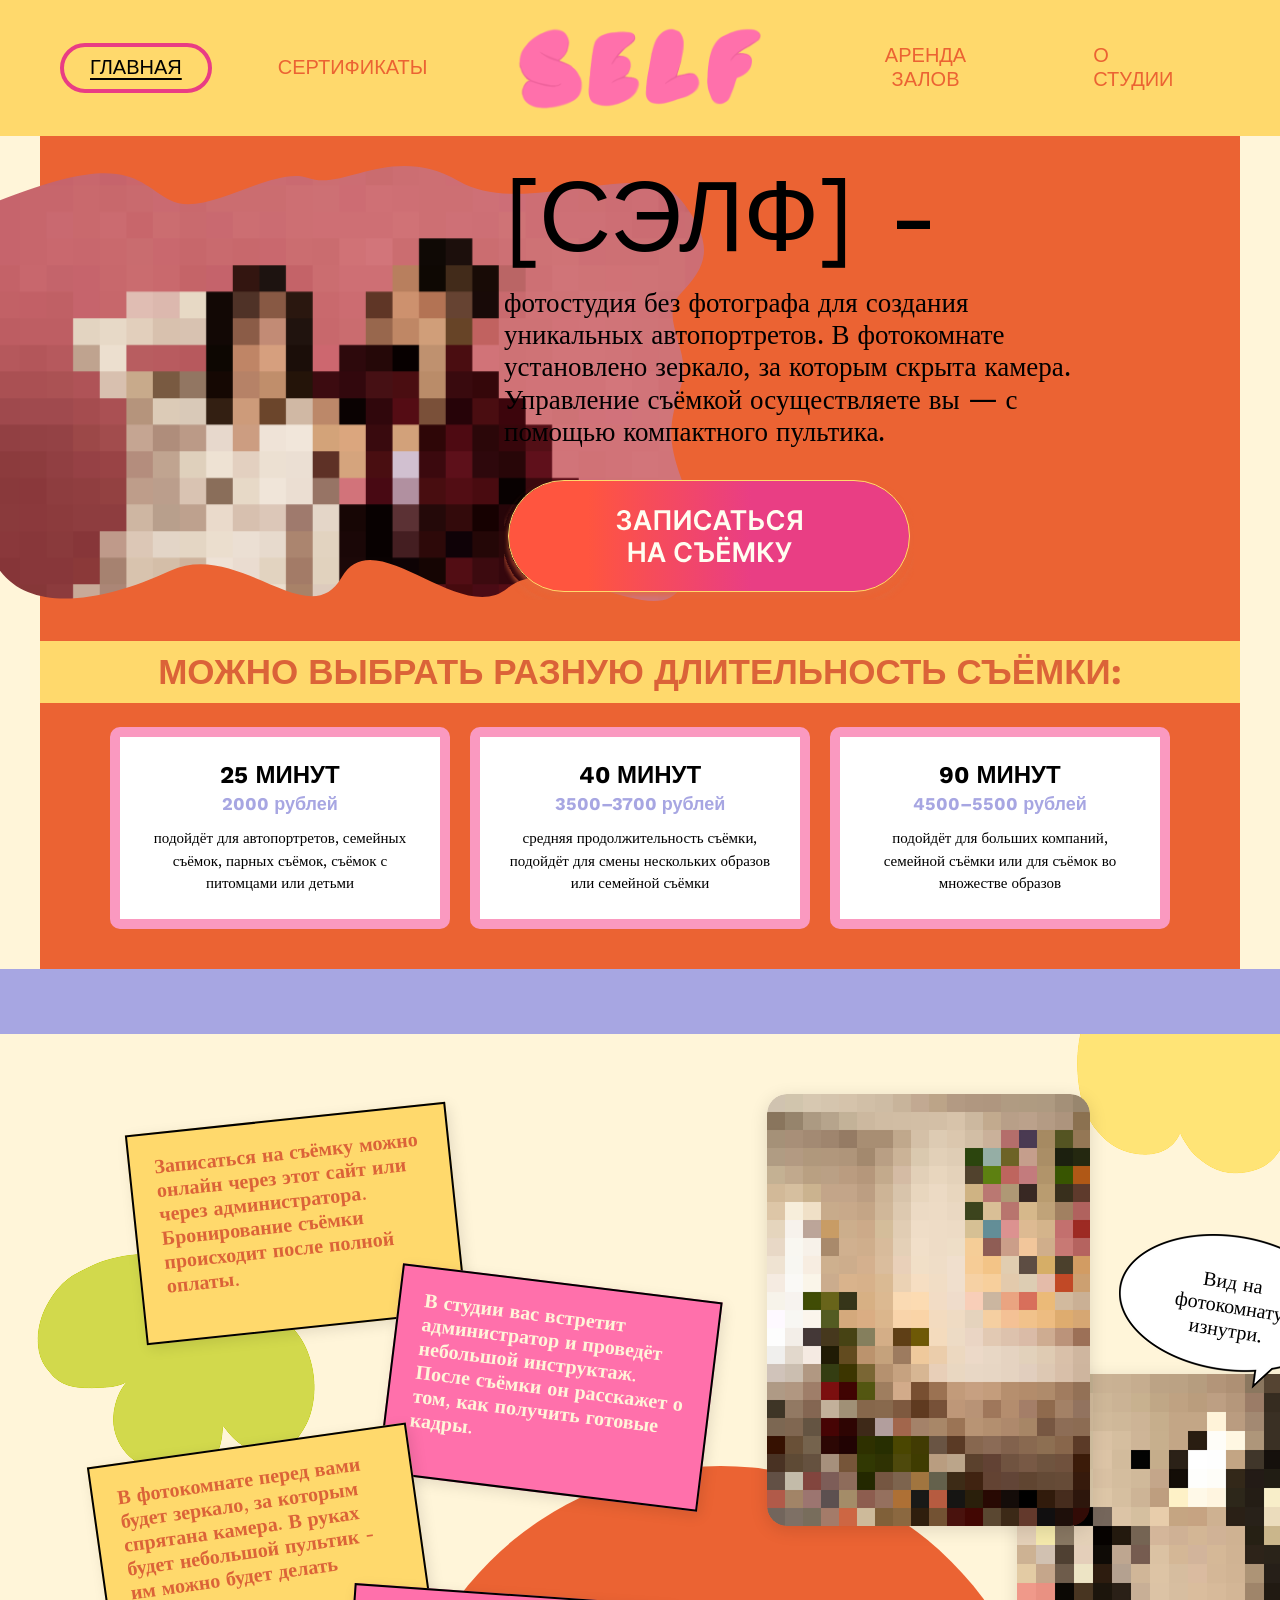
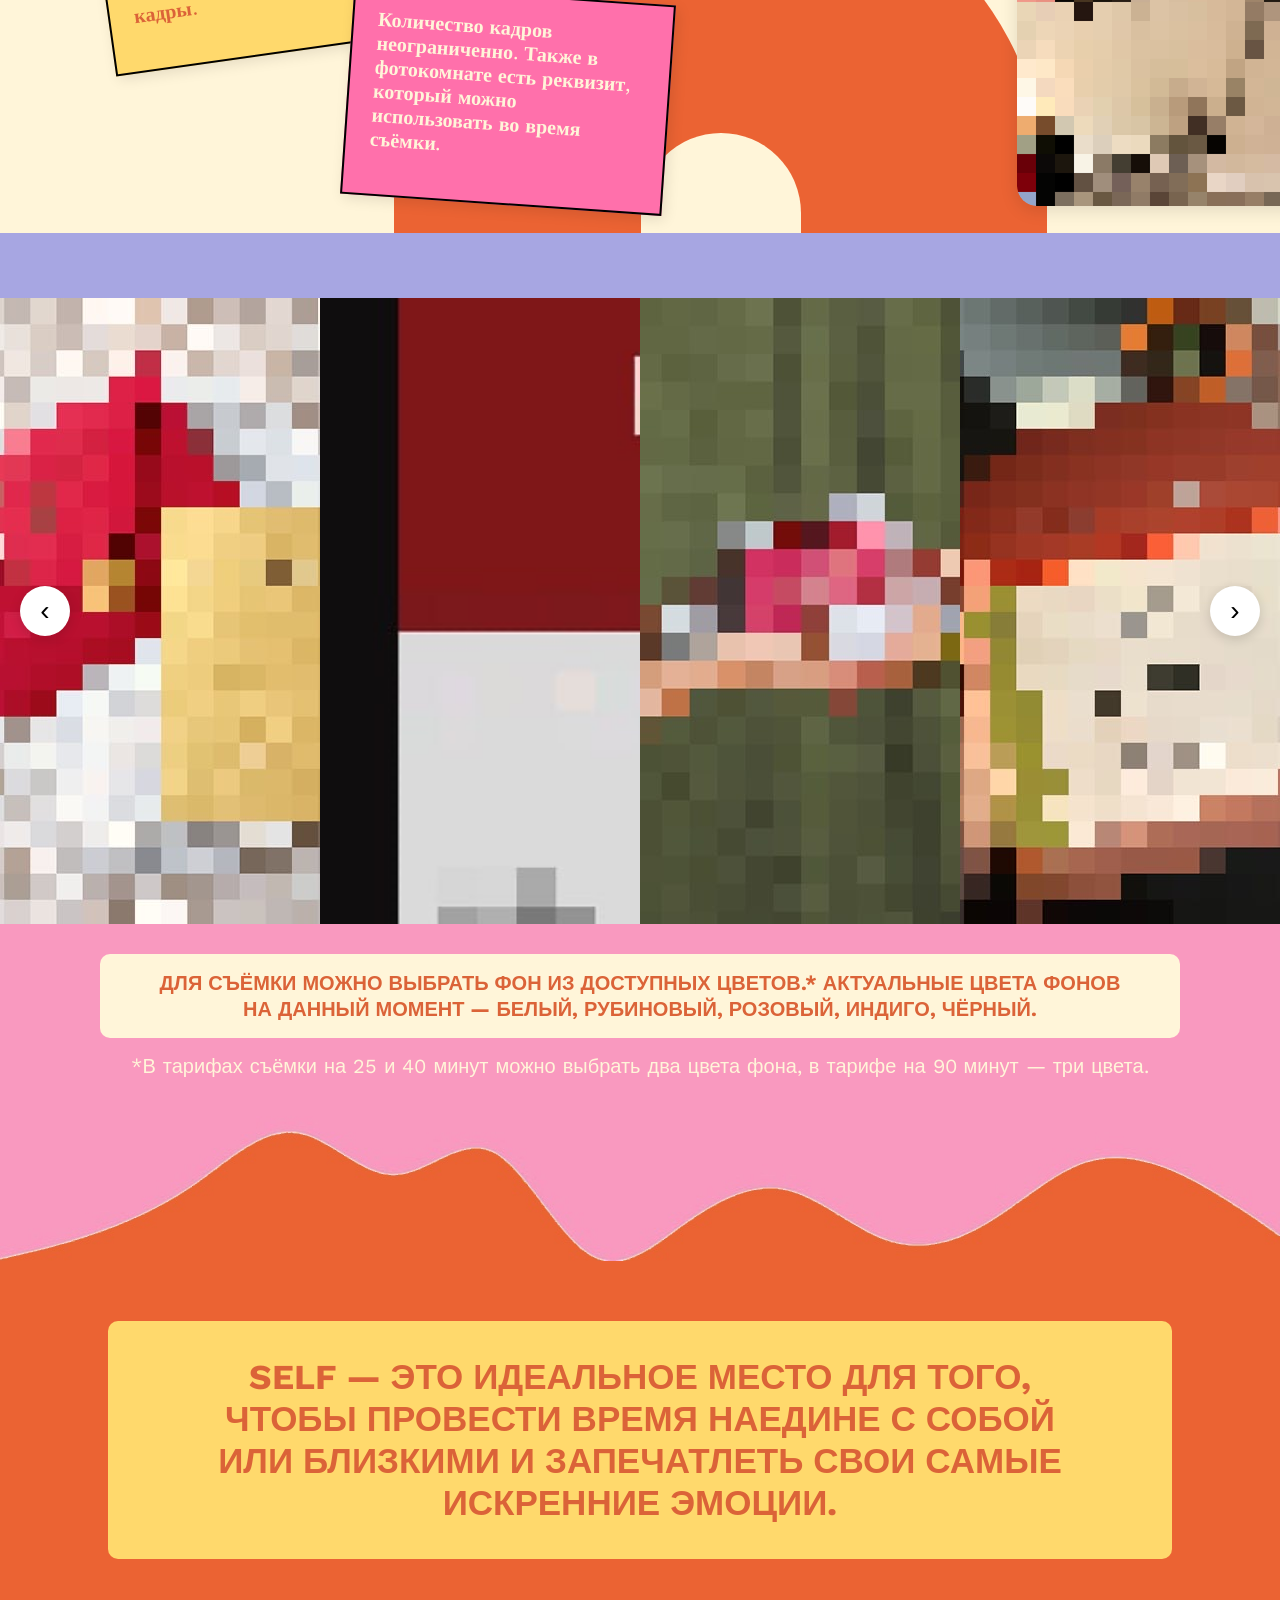
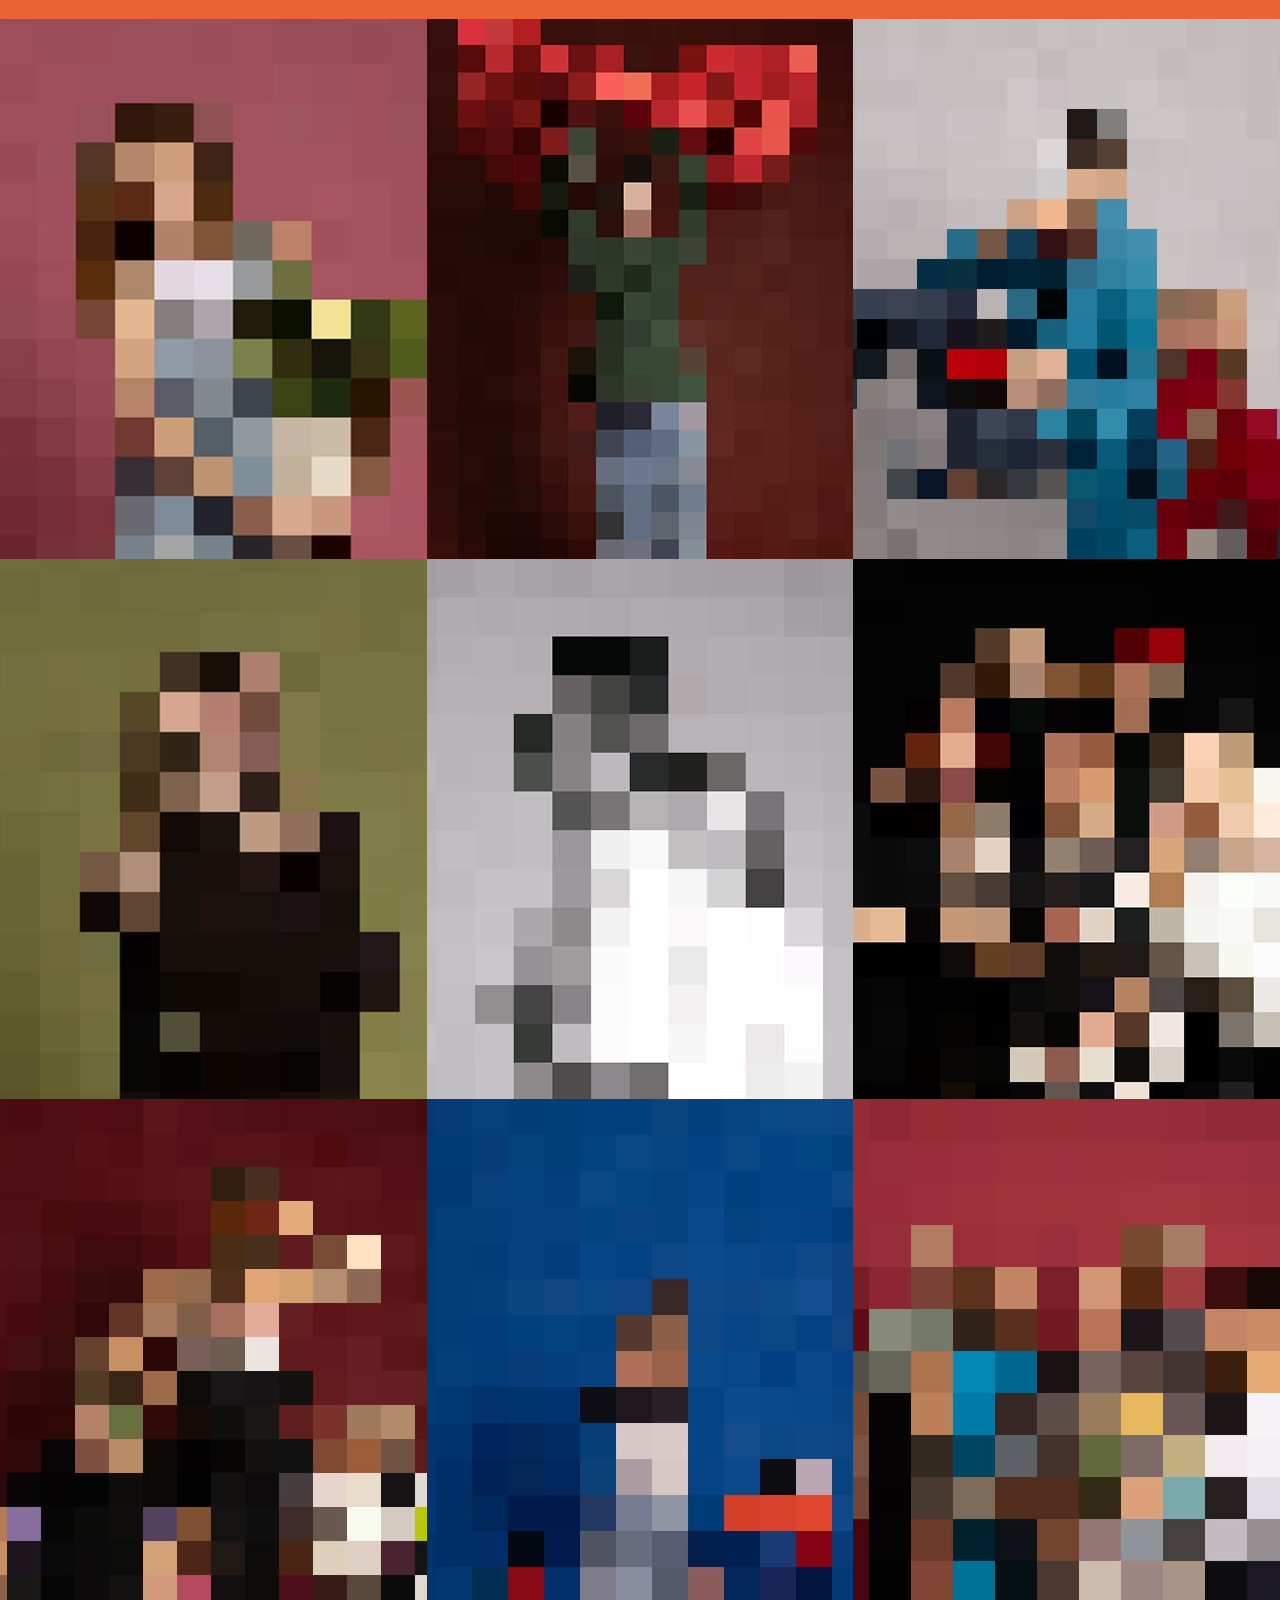
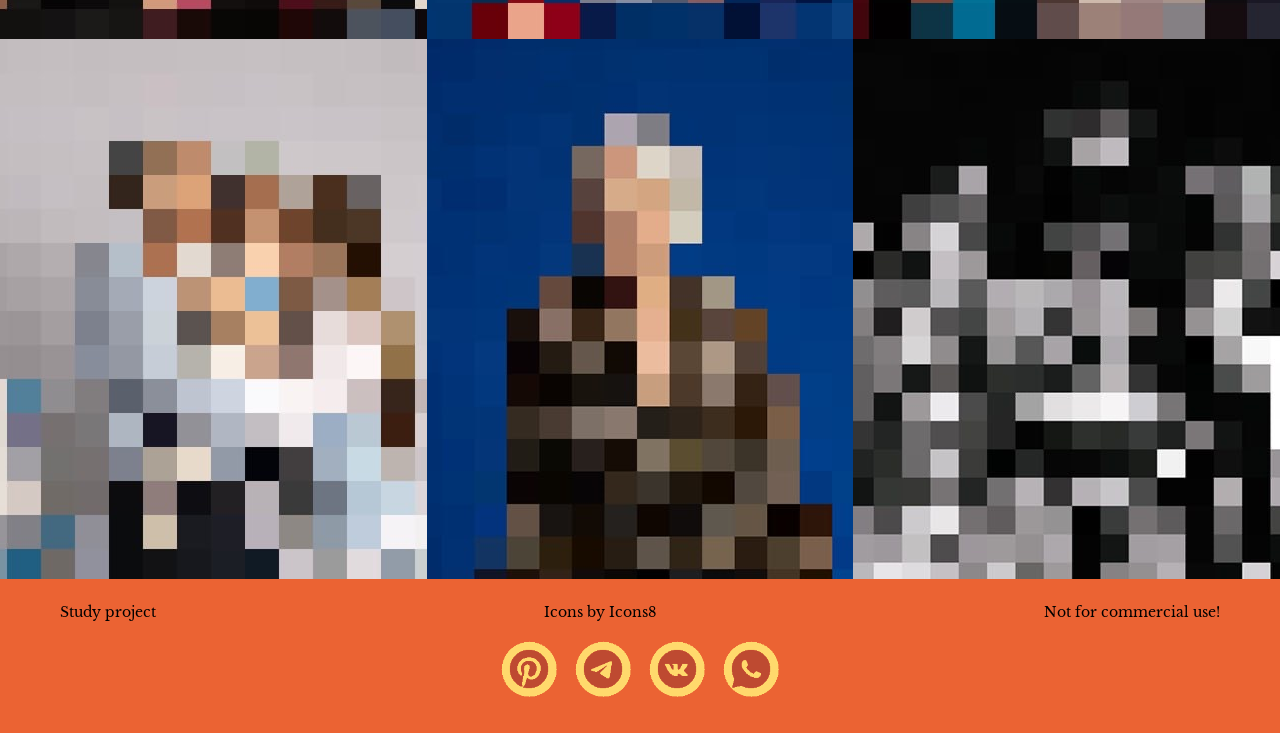
==== commit 5375e0a4: "описание что изменил" ====
--- a/index.html
+++ b/index.html
@@ -166,56 +166,46 @@
 
 
 <!-- ============================================================
-     БЛОК 5: ФОТОСЕТКА ВЕРХНЯЯ (4 колонки × 3 ряда = 12 фото)
-     
-     ВСТАВИТЬ ФОТО: замени каждый <div class="placeholder">
-     на <img src="фото.jpg" alt="" style="width:100%;height:100%;object-fit:cover">
-     ============================================================ -->
-<section class="pgrid pgrid--top">
-    <div class="pg"><div class="placeholder">1</div></div>
-    <div class="pg"><div class="placeholder">2</div></div>
-    <div class="pg"><div class="placeholder">3</div></div>
-    <div class="pg"><div class="placeholder">4</div></div>
-    <div class="pg"><div class="placeholder">5</div></div>
-    <div class="pg"><div class="placeholder">6</div></div>
-    <div class="pg"><div class="placeholder">7</div></div>
-    <div class="pg"><div class="placeholder">8</div></div>
-    <div class="pg"><div class="placeholder">9</div></div>
-    <div class="pg"><div class="placeholder">10</div></div>
-    <div class="pg"><div class="placeholder">11</div></div>
-    <div class="pg"><div class="placeholder">12</div></div>
-</section>
-
-
-<!-- ============================================================
-     БЛОК 6: ИНФОРМАЦИЯ О ФОНАХ (BACKDROP)
-     Белый фон, жёлтая карточка с текстом, сноска
-     ============================================================ -->
-<section class="backdrop-white">
-    <!-- Жёлтая карточка с основным текстом -->
-    <div class="backdrop__card">
-        <p class="backdrop__text">ДЛЯ СЪЁМКИ МОЖНО ВЫБРАТЬ ФОН ИЗ ДОСТУПНЫХ ЦВЕТОВ.*<br>АКТУЛЬНЫЕ ЦВЕТА ФОНОВ НА ДАННЫЙ МОМЕНТ — БЕЛЫЙ, РУБИНОВЫЙ, РОЗОВЫЙ, ИНДИГО, ЧЁРНЫЙ.</p>
-    </div>
-    <!-- Сноска мелким текстом -->
-    <p class="backdrop__note">*В тарифах съёмки на 25 и 40 минут можно выбрать два цвета фона, в тарифе на 90 минут — три цвета.</p>
+     БЛОК 5: ФОТО-КАРУСЕЛЬ (4 фото, без зазоров, до краёв)
+     ============================================================ -->
+<section class="carousel carousel--main">
+    <button class="carousel__arrow carousel__arrow--left" aria-label="Назад">‹</button>
+    <div class="carousel__track">
+        <div class="carousel__item"><img src="carousel1.jpg" alt="Фото" style="width:100%;height:100%;object-fit:cover"></div>
+        <div class="carousel__item"><img src="carousel2.jpg" alt="Фото" style="width:100%;height:100%;object-fit:cover"></div>
+        <div class="carousel__item"><img src="carousel3.jpg" alt="Фото" style="width:100%;height:100%;object-fit:cover"></div>
+        <div class="carousel__item"><img src="carousel4.jpg" alt="Фото" style="width:100%;height:100%;object-fit:cover"></div>
+    </div>
+    <button class="carousel__arrow carousel__arrow--right" aria-label="Вперёд">›</button>
+</section>
+
+
+<!-- ============================================================
+     БЛОК 6: ВОЛНА + ТЕКСТ О ФОНАХ
+     Розовая волна (1440×337) с текстом поверх
+     ============================================================ -->
+<section class="backdrop-section">
+    <!-- Розовая волна (картинка 1440×337) -->
+    <div class="backdrop__wave">
+        <img src="wave-pink.jpg" alt="" style="width:100%;height:100%;display:block;">
+    </div>
+    <!-- Бежевая карточка с текстом поверх волны -->
+    <div class="backdrop__content">
+        <div class="backdrop__card">
+            <p class="backdrop__text">ДЛЯ СЪЁМКИ МОЖНО ВЫБРАТЬ ФОН ИЗ ДОСТУПНЫХ ЦВЕТОВ.* АКТУАЛЬНЫЕ ЦВЕТА ФОНОВ НА ДАННЫЙ МОМЕНТ — БЕЛЫЙ, РУБИНОВЫЙ, РОЗОВЫЙ, ИНДИГО, ЧЁРНЫЙ.</p>
+        </div>
+        <p class="backdrop__note">*В тарифах съёмки на 25 и 40 минут можно выбрать два цвета фона, в тарифе на 90 минут — три цвета.</p>
+    </div>
 </section>
 
 
 <!-- ============================================================
      БЛОК 7: ЦИТАТА (QUOTE)
-     Розовая волна переходит в розовый фон с белым текстом
+     Оранжевый фон до краёв, жёлтая карточка с текстом по центру
      ============================================================ -->
 <section class="quote-section">
-    <!-- Волна — переход от белого (backdrop) к розовому -->
-    <!-- Цвет волны fill="#FA99C0" — должен совпадать с фоном .quote__body -->
-    <div class="quote__wave">
-        <svg viewBox="0 0 1440 100" preserveAspectRatio="none">
-            <path d="M0,100 L0,60 Q200,0 450,50 Q700,100 950,40 Q1150,0 1350,50 L1440,30 L1440,100 Z" fill="#FA99C0"/>
-        </svg>
-    </div>
-    <!-- Текст цитаты — белый на розовом -->
-    <div class="quote__body">
-        <p class="quote__text">SELF — ЭТО ИДЕАЛЬНОЕ МЕСТО ДЛЯ ТОГО, ЧТОБЫ ПРОВЕСТИ ВРЕМЯ НАЕДИНЕ С СОБОЙ ИЛИ БЛИЗКИМИ И ЗАПЕЧАТЛЕТЬ СВОИ САМЫЕ ИСКРЕННИЕ ЭМОЦИИ.</p>
+    <div class="quote__card">
+        <p class="quote__text">SELF — это идеальное место для того, чтобы провести время наедине с собой или близкими и запечатлеть свои самые искренние эмоции.</p>
     </div>
 </section>
 
@@ -224,22 +214,18 @@
      БЛОК 8: ФОТОСЕТКА НИЖНЯЯ (4 колонки × 4 ряда = 16 фото)
      ============================================================ -->
 <section class="pgrid pgrid--btm">
-    <div class="pg"><div class="placeholder">1</div></div>
-    <div class="pg"><div class="placeholder">2</div></div>
-    <div class="pg"><div class="placeholder">3</div></div>
-    <div class="pg"><div class="placeholder">4</div></div>
-    <div class="pg"><div class="placeholder">5</div></div>
-    <div class="pg"><div class="placeholder">6</div></div>
-    <div class="pg"><div class="placeholder">7</div></div>
-    <div class="pg"><div class="placeholder">8</div></div>
-    <div class="pg"><div class="placeholder">9</div></div>
-    <div class="pg"><div class="placeholder">10</div></div>
-    <div class="pg"><div class="placeholder">11</div></div>
-    <div class="pg"><div class="placeholder">12</div></div>
-    <div class="pg"><div class="placeholder">13</div></div>
-    <div class="pg"><div class="placeholder">14</div></div>
-    <div class="pg"><div class="placeholder">15</div></div>
-    <div class="pg"><div class="placeholder">16</div></div>
+    <div class="pg"><img src="grid1.jpg" alt="Фото" style="width:100%;height:100%;object-fit:cover"></div>
+    <div class="pg"><img src="grid2.jpg" alt="Фото" style="width:100%;height:100%;object-fit:cover"></div>
+    <div class="pg"><img src="grid3.jpg" alt="Фото" style="width:100%;height:100%;object-fit:cover"></div>
+    <div class="pg"><img src="grid4.jpg" alt="Фото" style="width:100%;height:100%;object-fit:cover"></div>
+    <div class="pg"><img src="grid5.jpg" alt="Фото" style="width:100%;height:100%;object-fit:cover"></div>
+    <div class="pg"><img src="grid6.jpg" alt="Фото" style="width:100%;height:100%;object-fit:cover"></div>
+    <div class="pg"><img src="grid7.jpg" alt="Фото" style="width:100%;height:100%;object-fit:cover"></div>
+    <div class="pg"><img src="grid8.jpg" alt="Фото" style="width:100%;height:100%;object-fit:cover"></div>
+    <div class="pg"><img src="grid9.jpg" alt="Фото" style="width:100%;height:100%;object-fit:cover"></div>
+    <div class="pg"><img src="grid10.jpg" alt="Фото" style="width:100%;height:100%;object-fit:cover"></div>
+    <div class="pg"><img src="grid11.jpg" alt="Фото" style="width:100%;height:100%;object-fit:cover"></div>
+    <div class="pg"><img src="grid12.jpg" alt="Фото" style="width:100%;height:100%;object-fit:cover"></div>
 </section>
 
 
@@ -263,6 +249,7 @@
 
 
 <script>
+    // Dropdown menu
     document.querySelectorAll('.nav__dropdown-item').forEach(function(item) {
         item.addEventListener('click', function() {
             var menu = this.closest('.nav__dropdown-menu');
@@ -270,6 +257,27 @@
             setTimeout(function() { if (menu) menu.style.display = ''; }, 300);
         });
     });
+
+    // Carousel — стрелки прокрутки
+    document.querySelectorAll('.carousel').forEach(function(carousel) {
+        var track = carousel.querySelector('.carousel__track');
+        var leftBtn = carousel.querySelector('.carousel__arrow--left');
+        var rightBtn = carousel.querySelector('.carousel__arrow--right');
+        if (!track) return;
+
+        var scrollAmount = track.offsetWidth;
+
+        if (rightBtn) {
+            rightBtn.addEventListener('click', function() {
+                track.scrollBy({ left: scrollAmount / 2, behavior: 'smooth' });
+            });
+        }
+        if (leftBtn) {
+            leftBtn.addEventListener('click', function() {
+                track.scrollBy({ left: -scrollAmount / 2, behavior: 'smooth' });
+            });
+        }
+    });
 </script>
 
 </body>
--- a/style.css
+++ b/style.css
@@ -755,14 +755,53 @@
    ================================================================ */
 
 /* Контейнер сетки */
+/* ================================================================
+   БЛОК 7: ЦИТАТА (QUOTE)
+   Оранжевый фон на всю ширину, жёлтая карточка с текстом по центру
+   ================================================================ */
+
+.quote-section {
+    background: var(--orange);
+    display: flex;
+    align-items: center;
+    justify-content: center;
+    padding: 60px 0;
+}
+
+/* Жёлтая карточка — 1064×238, radius 10, #FFD96C */
+.quote__card {
+    background: var(--yellow);
+    border-radius: 10px;
+    width: 1064px;
+    max-width: calc(100% - 80px);
+    padding: 35px 92px;
+    box-sizing: border-box;
+    display: flex;
+    align-items: center;
+    justify-content: center;
+}
+
+/* Текст — Inter SemiBold 35px, uppercase, center, #DB6338, line-height 120% */
+.quote__text {
+    font-family: var(--f-sans);
+    font-size: 35px;
+    font-weight: 600;
+    text-transform: uppercase;
+    color: #DB6338;
+    line-height: 120%;
+    letter-spacing: 0;
+    text-align: center;
+}
+
+
 .pgrid {
     display: grid;                          /* CSS Grid */
-    grid-template-columns: repeat(4, 1fr);  /* 4 равных колонки */
+    grid-template-columns: repeat(3, 1fr);  /* 3 равных колонки */
 }
 
 /* Одна ячейка фото */
 .pg {
-    height: 260px;                  /* Высота ячейки — 260px */
+    height: 540px;                  /* Высота ячейки — 540px */
     overflow: hidden;               /* Обрезать фото по краям */
 }
 
@@ -773,86 +812,87 @@
 
 
 /* ================================================================
-   БЛОК 6: ИНФОРМАЦИЯ О ФОНАХ (BACKDROP)
-   Белый блок с жёлтой карточкой "ДЛЯ СЪЁМКИ МОЖНО ВЫБРАТЬ ФОН..."
-   ================================================================ */
-
-/* Контейнер — белый фон */
-.backdrop-white {
-    background: var(--white);       /* Белый фон */
-    padding: 40px 60px;
-    text-align: center;
-}
-
-/* Жёлтая карточка с текстом */
-.backdrop__card {
-    background: var(--yellow);      /* Жёлтый фон #FFD96C */
-    border-radius: 18px;            /* Закруглённые углы */
-    padding: 24px 48px;             /* Внутренние отступы */
-    display: inline-block;          /* Ширина по содержимому */
-    max-width: 860px;
-    margin: 0 auto 20px;
-}
-
-/* Текст внутри жёлтой карточки */
-.backdrop__text {
-    font-family: var(--f-sans);     /* Inter */
-    font-size: 16px;
-    font-weight: 700;               /* Жирный */
-    text-transform: uppercase;
-    color: var(--orange);           /* Оранжевый цвет текста */
-    line-height: 160%;
-}
-
-/* Сноска со звёздочкой */
-.backdrop__note {
-    font-family: var(--f-serif);    /* Libre Baskerville */
-    font-size: 14px;
-    color: var(--black);
-}
-
-
-/* ================================================================
-   БЛОК 7: ЦИТАТА (QUOTE)
-   Розовая секция с белым текстом и волной сверху
-   "SELF — ЭТО ИДЕАЛЬНОЕ МЕСТО..."
-   ================================================================ */
-
-/* Контейнер секции */
-.quote-section {
+   БЛОК 6: ВОЛНА + ТЕКСТ О ФОНАХ
+   Розовая волна 1440×337, текст поверх
+   ================================================================ */
+
+.backdrop-section {
     position: relative;
+    background: var(--orange);
     overflow: hidden;
 }
 
-/* Волна сверху — переход от белого к розовому */
-.quote__wave {
-    height: 100px;                  /* Высота волны */
-    background: var(--white);       /* Фон ЗА волной — белый (от предыдущей секции) */
-}
-
-.quote__wave svg {
+/* Волна — фон секции */
+.backdrop__wave {
+    width: 100%;
+    height: 337px;
+}
+
+.backdrop__wave svg {
     width: 100%;
     height: 100%;
     display: block;
 }
 
-/* Розовый блок с текстом */
-.quote__body {
-    background: var(--pink);        /* Розовый фон #FA99C0 */
-    padding: 40px 60px 60px;
+/* Текст поверх волны — поднят выше чтобы был на розовом */
+.backdrop__content {
+    position: absolute;
+    top: 0;
+    left: 0;
+    width: 100%;
+    height: 100%;
+    display: flex;
+    flex-direction: column;
+    align-items: center;
+    justify-content: flex-start;
+    z-index: 2;
+    padding: 30px 100px 20px;
+    box-sizing: border-box;
+}
+
+/* Бежевая карточка (1240×82, radius 10, #FFF5D9) */
+.backdrop__card {
+    background: #FFF5D9;
+    border-radius: 10px;
+    padding: 16px 48px;
+    width: 1240px;
+    max-width: 100%;
+    margin: 0 auto 16px;
+    box-sizing: border-box;
+}
+
+/* Текст — Inter SemiBold 20px, #DB6338, uppercase, center */
+.backdrop__text {
+    font-family: var(--f-sans);
+    font-size: 20px;
+    font-weight: 600;
+    text-transform: uppercase;
+    color: #DB6338;
+    line-height: 130%;
     text-align: center;
 }
 
-/* Текст цитаты — БЕЛЫЙ */
-.quote__text {
-    font-family: var(--f-sans);     /* Inter */
-    font-size: 22px;
-    font-weight: 700;               /* Жирный */
-    text-transform: uppercase;
-    color: var(--white);            /* ← БЕЛЫЙ цвет текста на розовом фоне */
-    line-height: 160%;
-    max-width: 700px;               /* Максимальная ширина текста */
-    margin: 0 auto;                 /* Центрирование */
+/* Сноска — Inter 20px, #FFF5D9 */
+.backdrop__note {
+    font-family: var(--f-sans);
+    font-size: 20px;
+    font-weight: 400;
+    color: #FFF5D9;
+    line-height: 120%;
+    text-align: center;
+}
+
+/* Карусель на главной — как на сертификатах, без зазоров */
+.carousel--main .carousel__item {
+    height: 626px;
+    flex: 0 0 25%;
+    overflow: hidden;
+    border-radius: 0;
+}
+
+.carousel--main .carousel__track {
+    gap: 0;
+    padding: 0;
 }
 
 
@@ -1055,17 +1095,16 @@
     scroll-snap-align: start;       /* Прилипание к началу */
 }
 
-/* Кнопка-стрелка ">" справа */
+/* Кнопки-стрелки карусели */
 .carousel__arrow {
     position: absolute;
-    right: 20px;                    /* Отступ от правого края */
     top: 50%;
-    transform: translateY(-50%);    /* Центрирование по вертикали */
+    transform: translateY(-50%);
     width: 50px;
     height: 50px;
-    border-radius: 50%;             /* Круглая кнопка */
+    border-radius: 50%;
     border: none;
-    background: var(--white);       /* Белый фон */
+    background: var(--white);
     color: var(--black);
     font-size: 28px;
     cursor: pointer;
@@ -1074,6 +1113,14 @@
     align-items: center;
     justify-content: center;
     z-index: 10;
+}
+
+.carousel__arrow--right {
+    right: 20px;
+}
+
+.carousel__arrow--left {
+    left: 20px;
 }
 
 .carousel__arrow:hover {
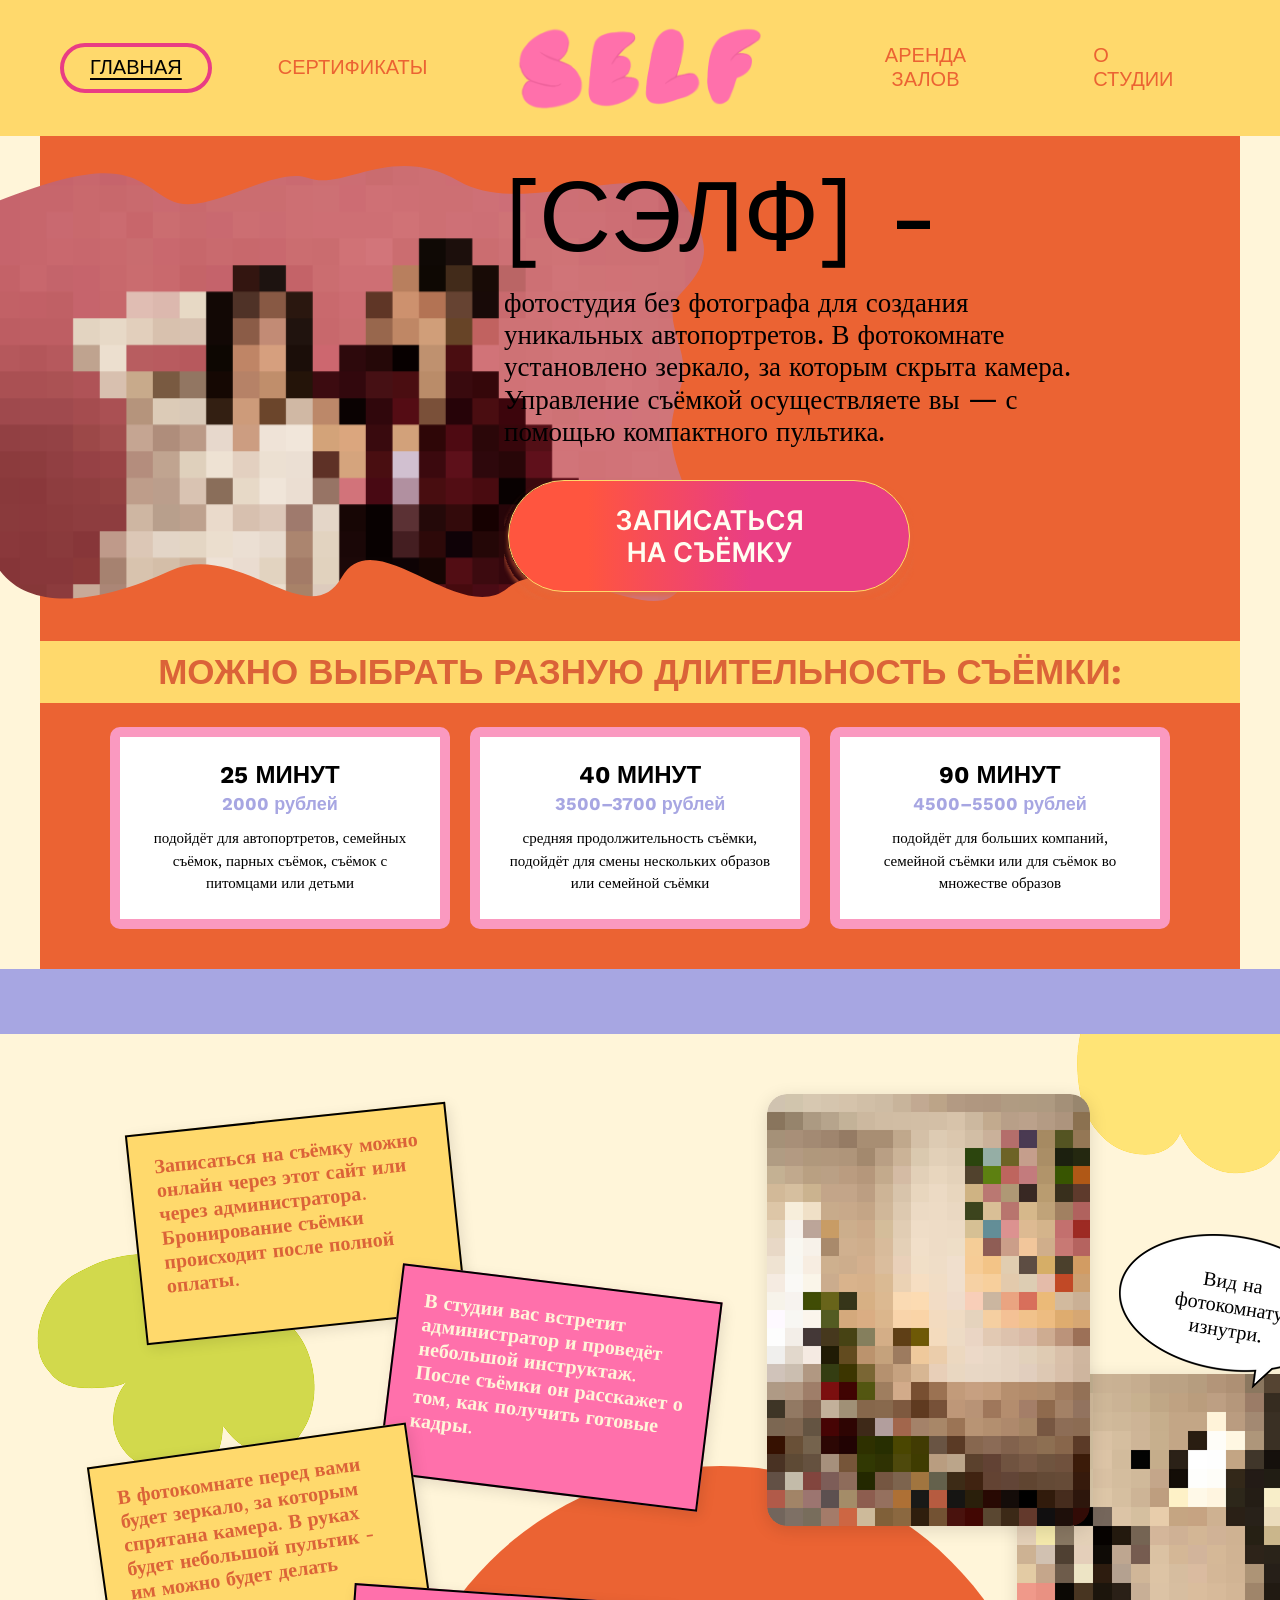
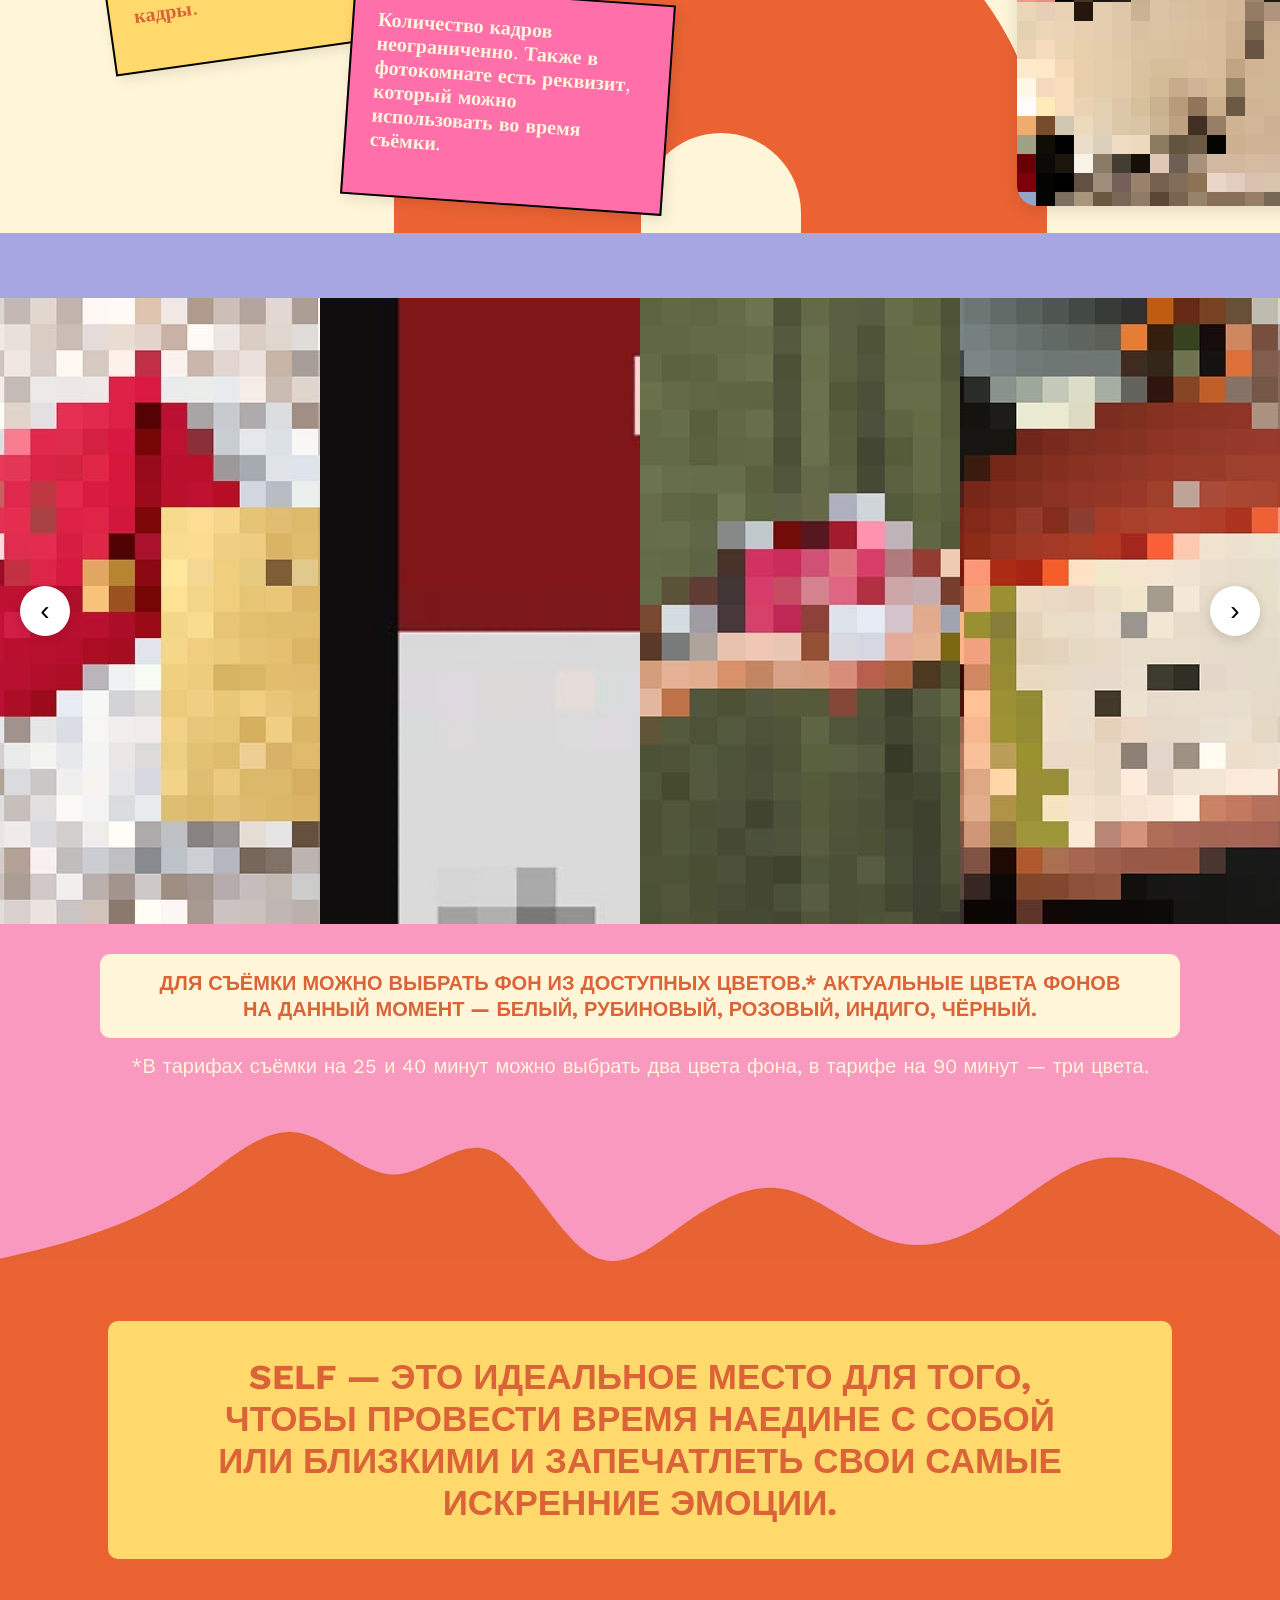
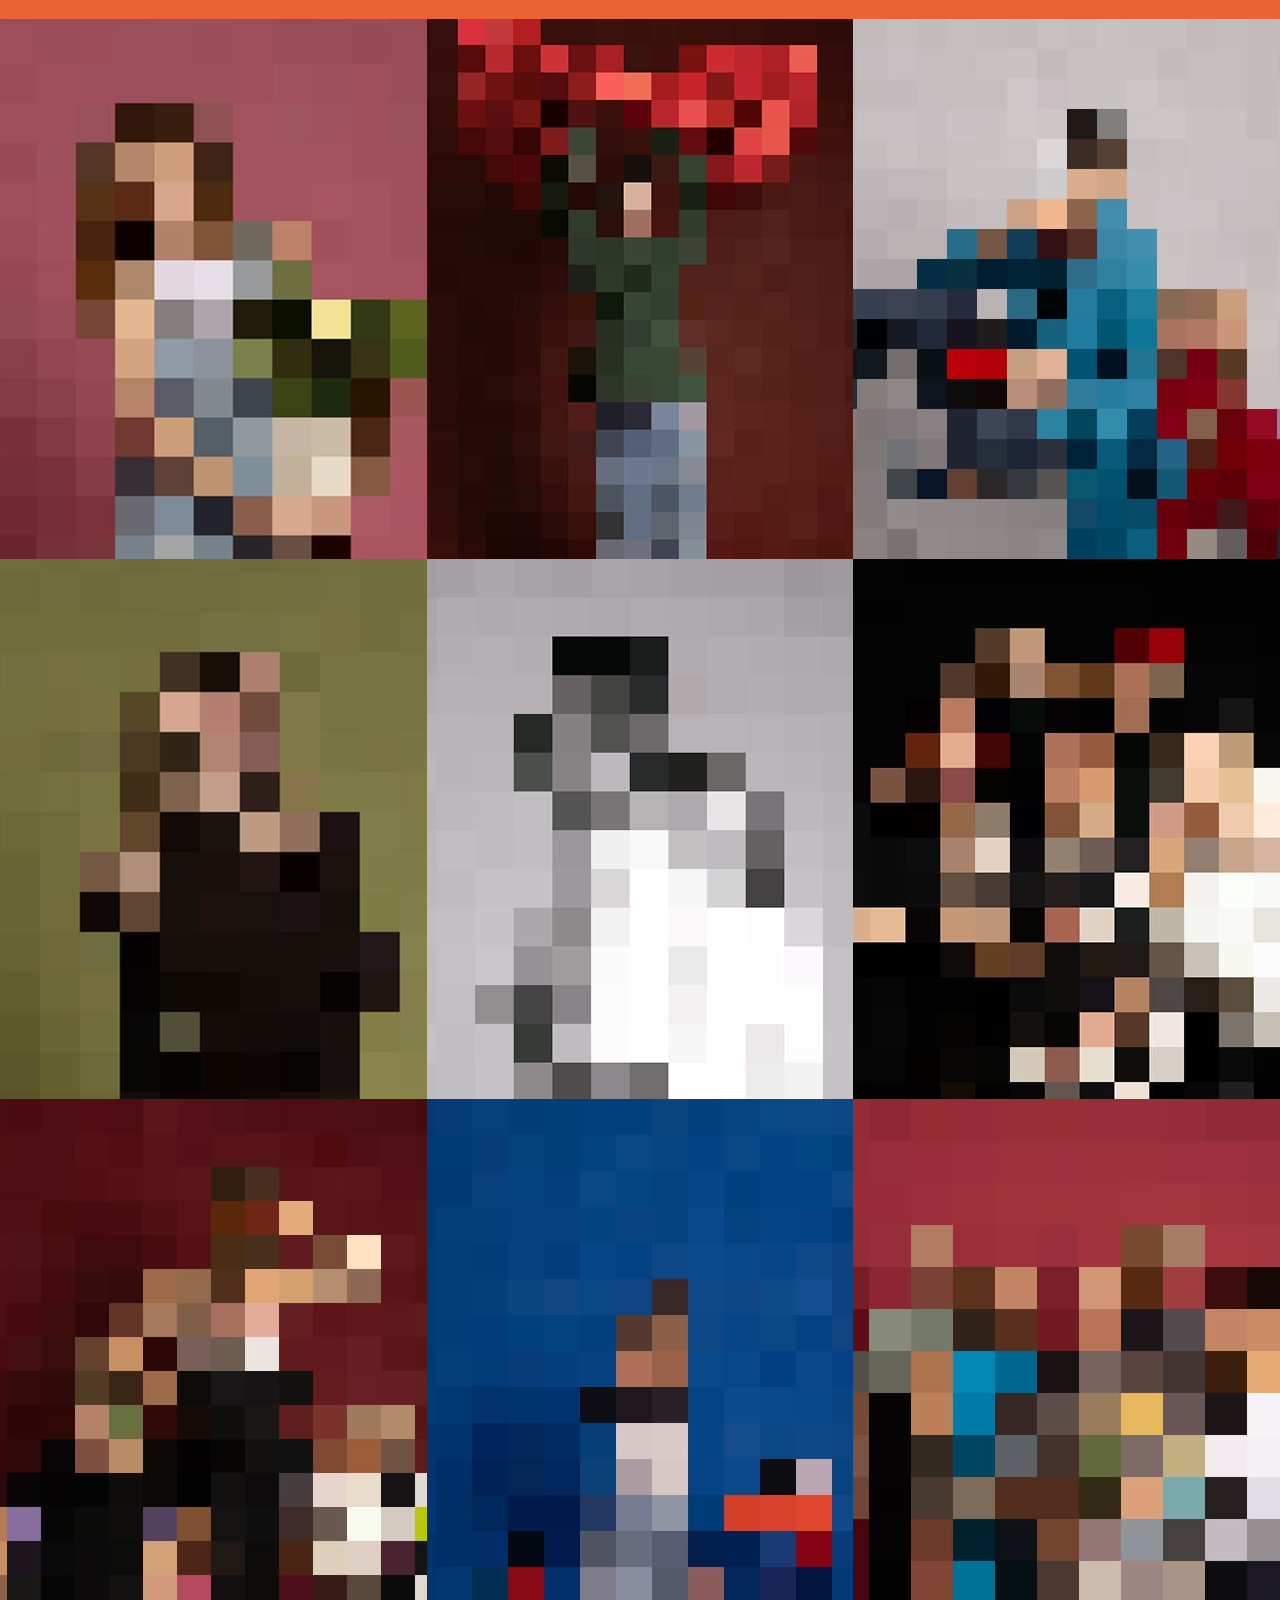
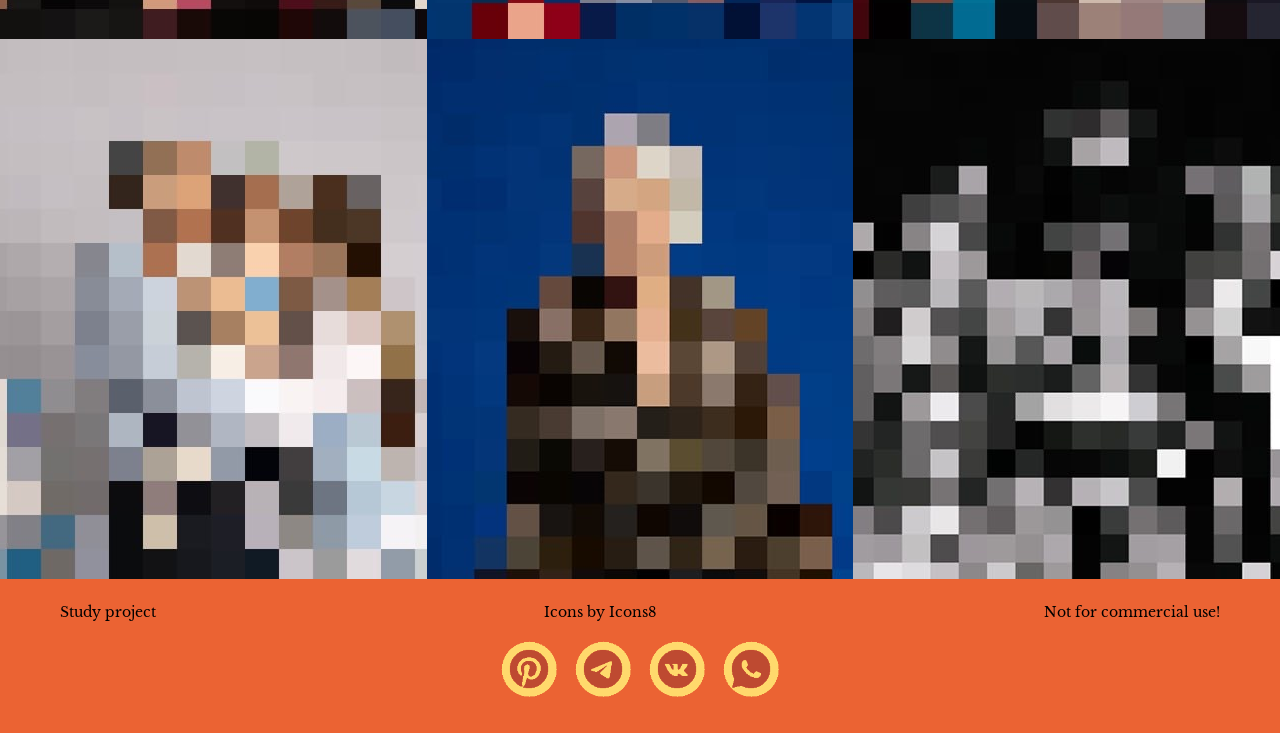
==== commit bf45d2f3: "твое сообщение" ====
--- a/index.html
+++ b/index.html
@@ -187,7 +187,7 @@
 <section class="backdrop-section">
     <!-- Розовая волна (картинка 1440×337) -->
     <div class="backdrop__wave">
-        <img src="wave-pink.jpg" alt="" style="width:100%;height:100%;display:block;">
+        <img src="PNG wave with background.png" alt="" style="width:100%;height:100%;display:block;">
     </div>
     <!-- Бежевая карточка с текстом поверх волны -->
     <div class="backdrop__content">
--- a/style.css
+++ b/style.css
@@ -968,8 +968,65 @@
    Большое фото на оранжевом фоне
    ================================================================ */
 .about-hero {
-    background: var(--orange);
+    position: relative;
+    height: 770px;
     padding: 0;
+    overflow: hidden;
+}
+
+.about-hero__bg {
+    position: absolute;
+    top: 0;
+    left: 0;
+    width: 100%;
+    height: 100%;
+    object-fit: cover;
+}
+
+.about-hero__overlay {
+    position: relative;
+    z-index: 2;
+    text-align: center;
+    display: flex;
+    align-items: flex-end;
+    justify-content: center;
+    height: 100%;
+    padding-bottom: 40px;
+}
+
+/* Бежевая карточка — 1004×232, radius 10, #FFF5D9 */
+.about-hero__card {
+    background: #FFF5D9;
+    border-radius: 10px;
+    width: 1004px;
+    height: 232px;
+    display: flex;
+    flex-direction: column;
+    align-items: center;
+    justify-content: center;
+    padding: 20px 48px;
+    box-sizing: border-box;
+}
+
+/* Заголовок — Inter SemiBold 80px, uppercase, center, #DB6338 */
+.about-hero__title {
+    font-family: var(--f-sans);
+    font-size: 80px;
+    font-weight: 600;
+    text-transform: uppercase;
+    color: #DB6338;
+    line-height: 130%;
+    margin-bottom: 10px;
+}
+
+/* Описание — Inter SemiBold 20px, uppercase, center, #DB6338, line-height 130% */
+.about-hero__desc {
+    font-family: var(--f-sans);
+    font-size: 20px;
+    font-weight: 600;
+    text-transform: uppercase;
+    color: #DB6338;
+    line-height: 130%;
 }
 
 .about-hero__photo {
@@ -1144,67 +1201,85 @@
    Жёлтая pill-карточка "ЧАСЫ РАБОТЫ СТУДИИ — ЕЖЕДНЕВНО, С 10 ДО 19."
    ================================================================ */
 .hours {
-    background: var(--beige);
+    background: var(--orange);
     padding: 40px 60px;
     text-align: center;
 }
 
 .hours__card {
-    background: var(--yellow);      /* Жёлтый фон */
-    border-radius: 40px;            /* Сильное закругление — pill-форма */
-    padding: 20px 48px;
-    display: inline-block;
+    background: #FFF5D9;
+    border-radius: 10px;
+    width: 816px;
+    height: 82px;
+    display: inline-flex;
+    align-items: center;
+    justify-content: center;
+    padding: 0 48px;
+    box-sizing: border-box;
 }
 
 .hours__card p {
+    font-family: var(--f-sans);
+    font-size: 27px;
+    font-weight: 600;
+    text-transform: uppercase;
+    color: #DB6338;
+    line-height: 120%;
+}
+
+
+/* ================================================================
+   БЛОК: КАРТА + АДРЕС
+   Оранжевый блок: карта слева, адрес справа
+   ================================================================ */
+.location {
+    position: relative;
+    height: 489px;
+    overflow: hidden;
+}
+
+/* Фон — картинка карты */
+.location__bg {
+    position: absolute;
+    top: 0;
+    left: 0;
+    width: 100%;
+    height: 100%;
+    object-fit: cover;
+}
+
+/* Жёлтая карточка с адресом — 355×226, radius 10, #FFD96C */
+.location__card {
+    position: absolute;
+    top: 50%;
+    transform: translateY(-50%);
+    left: 135px;
+    width: 355px;
+    height: 226px;
+    background: #FFD96C;
+    border-radius: 10px;
+    padding: 24px 28px;
+    box-sizing: border-box;
+    z-index: 2;
+}
+
+/* Заголовок "НАШ АДРЕС:" */
+.location__label {
     font-family: var(--f-sans);
     font-size: 20px;
     font-weight: 700;
+    color: #DB6338;
+    margin-bottom: 12px;
     text-transform: uppercase;
-    color: var(--black);
-    line-height: 150%;
-}
-
-
-/* ================================================================
-   БЛОК: КАРТА + АДРЕС
-   Оранжевый блок: карта слева, адрес справа
-   ================================================================ */
-.location {
-    background: var(--orange);
-    padding: 40px 60px;
-    display: flex;                  /* Карта и адрес в ряд */
-    gap: 40px;
-    align-items: flex-start;
-}
-
-/* Карта (левая часть) */
-.location__map {
-    flex: 1;                        /* Занимает половину */
-    border-radius: 14px;
-    overflow: hidden;
-}
-
-/* Блок с адресом (правая часть) */
-.location__info {
-    flex: 1;
-}
-
-/* Заголовок "НАШ АДРЕС:" */
-.location__label {
-    font-family: var(--f-sans);
-    font-size: 18px;
-    font-weight: 700;
-    color: var(--white);
-    margin-bottom: 12px;
-}
-
-/* Текст адреса */
+}
+
+/* Текст адреса — Libre Baskerville Bold 20px */
 .location__address {
     font-family: var(--f-serif);
-    font-size: 16px;
-    color: var(--white);
-    line-height: 160%;
+    font-size: 20px;
+    font-weight: 700;
+    color: #DB6338;
+    line-height: 120%;
 }
 
 
@@ -1213,88 +1288,121 @@
    Бежевый блок: логотип SELF слева, форма с полями справа
    ================================================================ */
 .contact {
-    background: var(--beige);
+    background: var(--orange);
     padding: 60px;
-    display: flex;                  /* Лого слева, форма справа */
-    gap: 60px;
+    display: flex;
+    justify-content: center;
+    align-items: center;
+}
+
+.contact__card {
+    background: #FFF5D9;
+    border-radius: 20px;
+    width: 1170px;
+    display: flex;
+    gap: 40px;
+    padding: 50px 60px;
+    box-sizing: border-box;
     align-items: flex-start;
 }
 
 /* Левая колонка — логотип + "Договор оферты" */
 .contact__left {
-    flex: 0 0 300px;               /* Фиксированная ширина 300px */
-}
-
-/* Текст "SELF" крупно */
-.contact__logo {
-    font-family: var(--f-sans);
-    font-size: 48px;
-    font-weight: 700;
-    color: var(--btn-to);           /* Розово-фиолетовый */
-    letter-spacing: 4px;
+    flex: 0 0 340px;
+}
+
+/* Логотип SVG */
+.contact__logo-img {
+    width: 321px;
+    height: 119px;
+    display: block;
     margin-bottom: 8px;
 }
 
 /* Подпись "ФОТОСТУДИЯ АВТОПОРТРЕТА" */
 .contact__sub {
-    font-family: var(--f-sans);
-    font-size: 14px;
+    font-family: var(--f-serif);
+    font-size: 20px;
+    font-weight: 700;
+    color: #FF70AB;
+    margin-bottom: 24px;
+    text-align: center;
+    white-space: nowrap;
+}
+
+/* Кнопка "ДОГОВОР ОФЕРТЫ" */
+.contact__link {
+    display: inline-block;
+    text-decoration: none;
+    border: none;
+}
+
+.contact__link-img {
+    display: block;
+}
+
+/* При наведении */
+.contact__link:hover .contact__link-img {
+    opacity: 1 !important;
+}
+
+/* Картинки полей ввода */
+.contact__img-input {
+    width: 100%;
+    height: auto;
+    display: block;
+    margin-bottom: 4px;
+}
+
+.contact__img-textarea {
+    width: 100%;
+    height: auto;
+    display: block;
+}
+
+/* Кнопка отправить — картинка */
+.contact__img-btn {
+    margin-top: 20px;
+    cursor: pointer;
+    transition: transform 0.3s;
+}
+
+.contact__img-btn:hover {
+    transform: translateY(-3px);
+}
+
+/* Правая колонка — форма */
+.contact__right {
+    flex: 1;
+}
+
+/* Вступительный текст */
+.contact__intro {
+    font-family: var(--f-sans);
+    font-size: 20px;
+    font-weight: 400;
+    line-height: 120%;
+    color: #000;
+    margin-bottom: 24px;
+}
+
+/* Подписи полей */
+.contact__label {
+    display: block;
+    font-family: var(--f-sans);
+    font-size: 13px;
     font-weight: 600;
     text-transform: uppercase;
     color: var(--orange);
-    margin-bottom: 24px;
-}
-
-/* Кнопка "ДОГОВОР ОФЕРТЫ" */
-.contact__link {
-    display: inline-block;
-    border: 2px solid var(--orange);    /* Оранжевая рамка */
-    border-radius: 30px;                /* Овальная форма */
-    padding: 10px 24px;
-    font-family: var(--f-sans);
-    font-size: 14px;
-    font-weight: 600;
-    text-transform: uppercase;
-    color: var(--orange);
-    transition: background 0.2s;
-}
-
-/* При наведении — заливается оранжевым */
-.contact__link:hover {
-    background: var(--orange);
-    color: var(--white);
-}
-
-/* Правая колонка — форма */
-.contact__right {
-    flex: 1;
-}
-
-/* Вступительный текст */
-.contact__intro {
-    font-family: var(--f-serif);
-    font-size: 15px;
-    line-height: 160%;
-    margin-bottom: 24px;
-}
-
-/* Подписи полей "АДРЕС ЭЛЕКТРОННОЙ ПОЧТЫ", "ВВЕДИТЕ ВАШ ВОПРОС" */
-.contact__label {
-    display: block;
-    font-family: var(--f-sans);
-    font-size: 13px;
-    font-weight: 600;
-    text-transform: uppercase;
-    color: var(--orange);           /* Оранжевый цвет подписи */
     margin-bottom: 6px;
     margin-top: 16px;
 }
 
-/* Поля ввода (email и текстовое поле) */
+/* Поля ввода */
 .contact__input,
 .contact__textarea {
     width: 100%;
-    border: 2px solid var(--orange);    /* Оранжевая рамка */
+    border: 2px solid var(--orange);
     border-radius: 12px;
     padding: 12px 16px;
     font-family: var(--f-serif);
@@ -1302,18 +1410,17 @@
     background: var(--white);
     outline: none;
     transition: border-color 0.2s;
-}
-
-/* Поле при фокусе — рамка меняет цвет на розовый */
+    box-sizing: border-box;
+}
+
 .contact__input:focus,
 .contact__textarea:focus {
-    border-color: var(--btn-to);        /* Розово-фиолетовая рамка */
-}
-
-/* Текстовое поле — выше чем email */
+    border-color: var(--btn-to);
+}
+
 .contact__textarea {
     height: 100px;
-    resize: vertical;               /* Можно менять высоту мышкой */
+    resize: vertical;
 }
 
 /* Кнопка "ОТПРАВИТЬ" */
@@ -1321,14 +1428,13 @@
     display: inline-block;
     margin-top: 20px;
     background: linear-gradient(135deg, var(--btn-from) 20%, var(--btn-to) 91%);
-        /* Градиент как у кнопки "Записаться" */
     color: var(--white);
     font-family: var(--f-sans);
     font-weight: 600;
     font-size: 20px;
     text-transform: uppercase;
     padding: 16px 48px;
-    border-radius: 40px;            /* Pill-форма */
+    border-radius: 40px;
     border: none;
     cursor: pointer;
     box-shadow: 0 6px 24px rgba(229, 62, 132, 0.35);
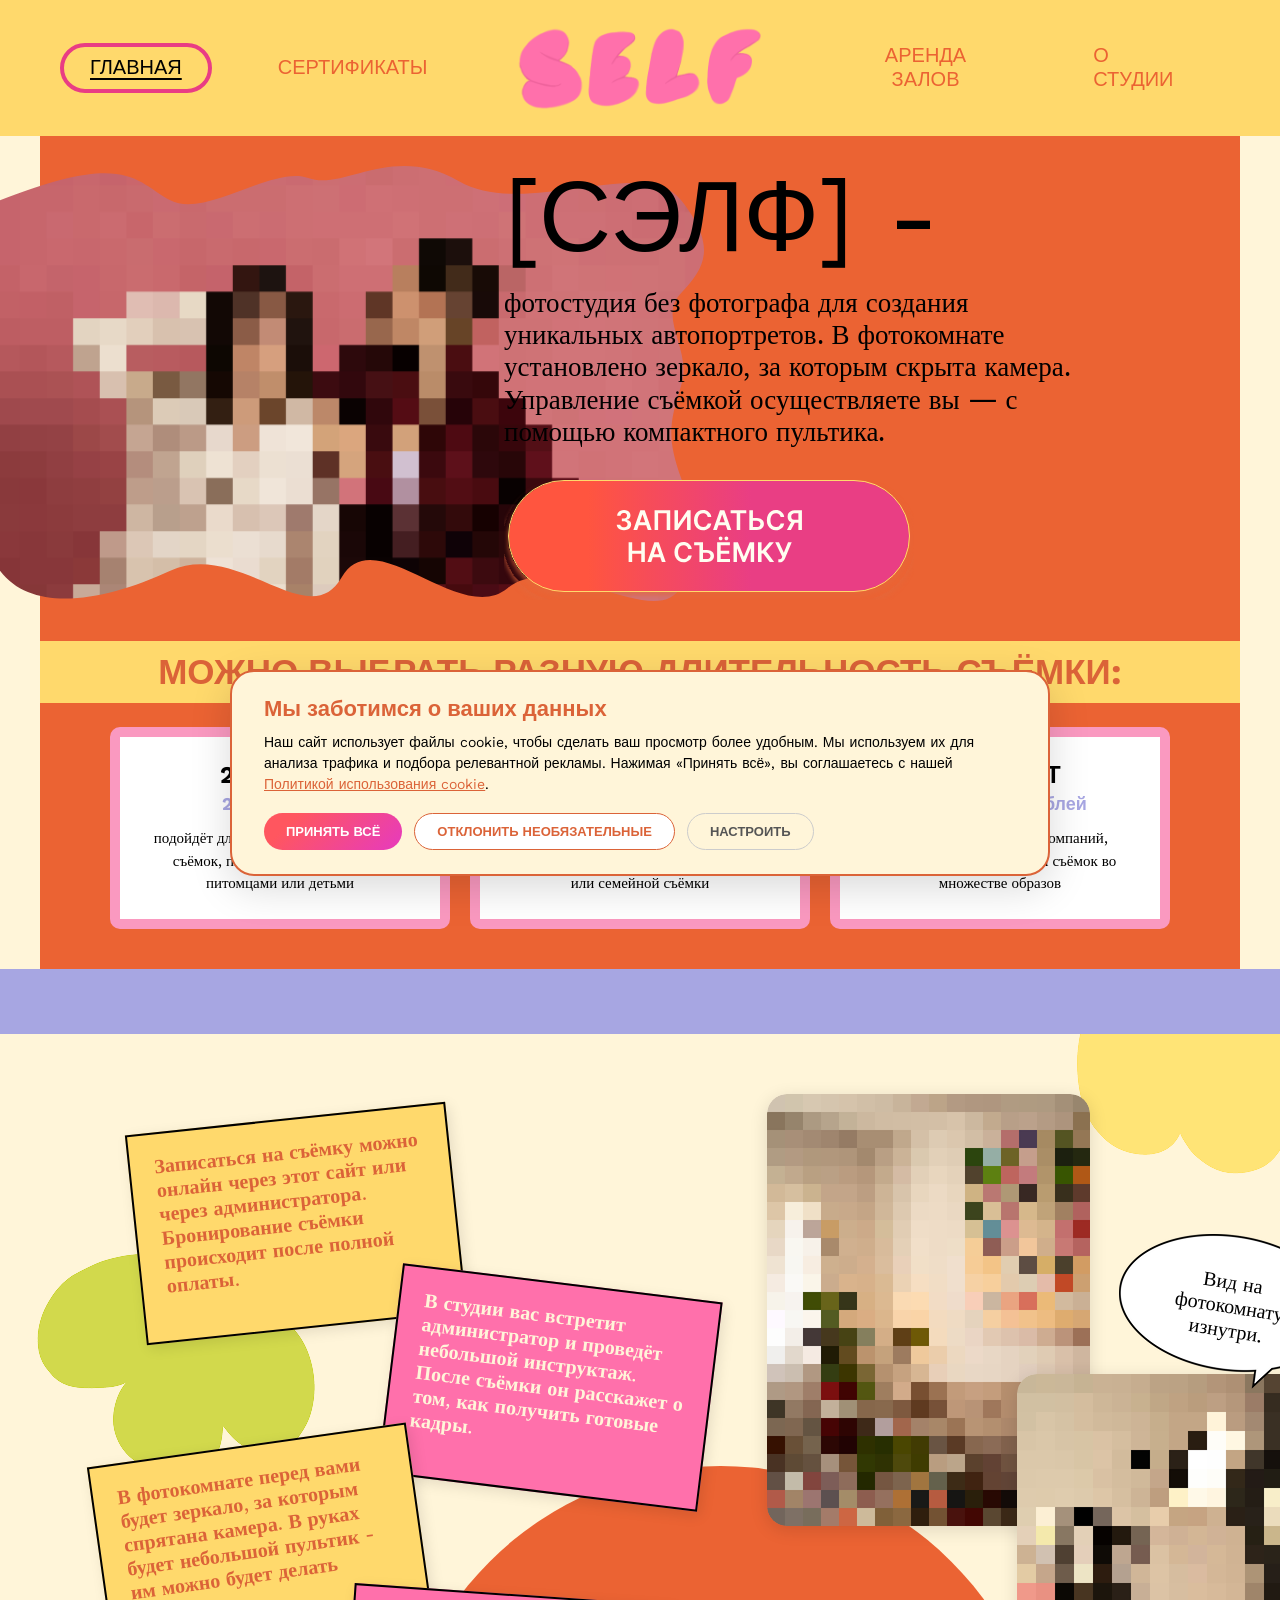
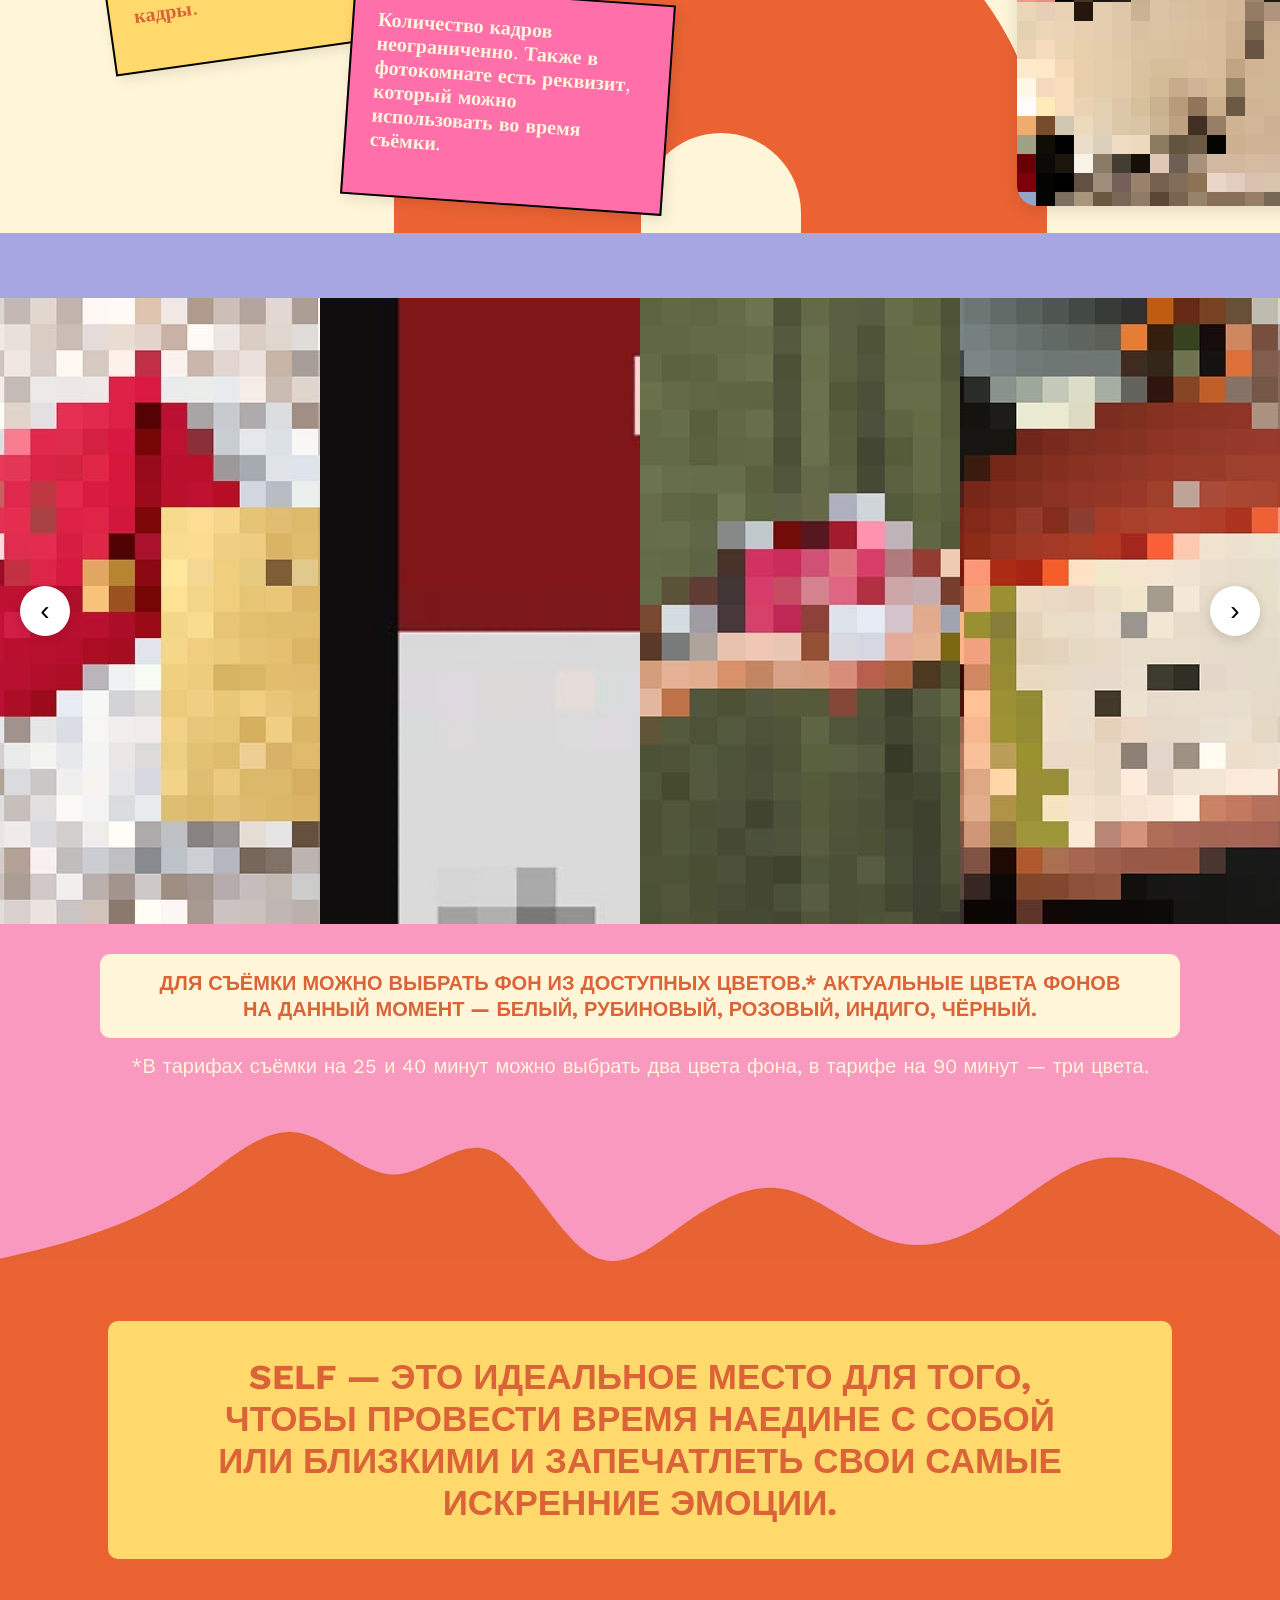
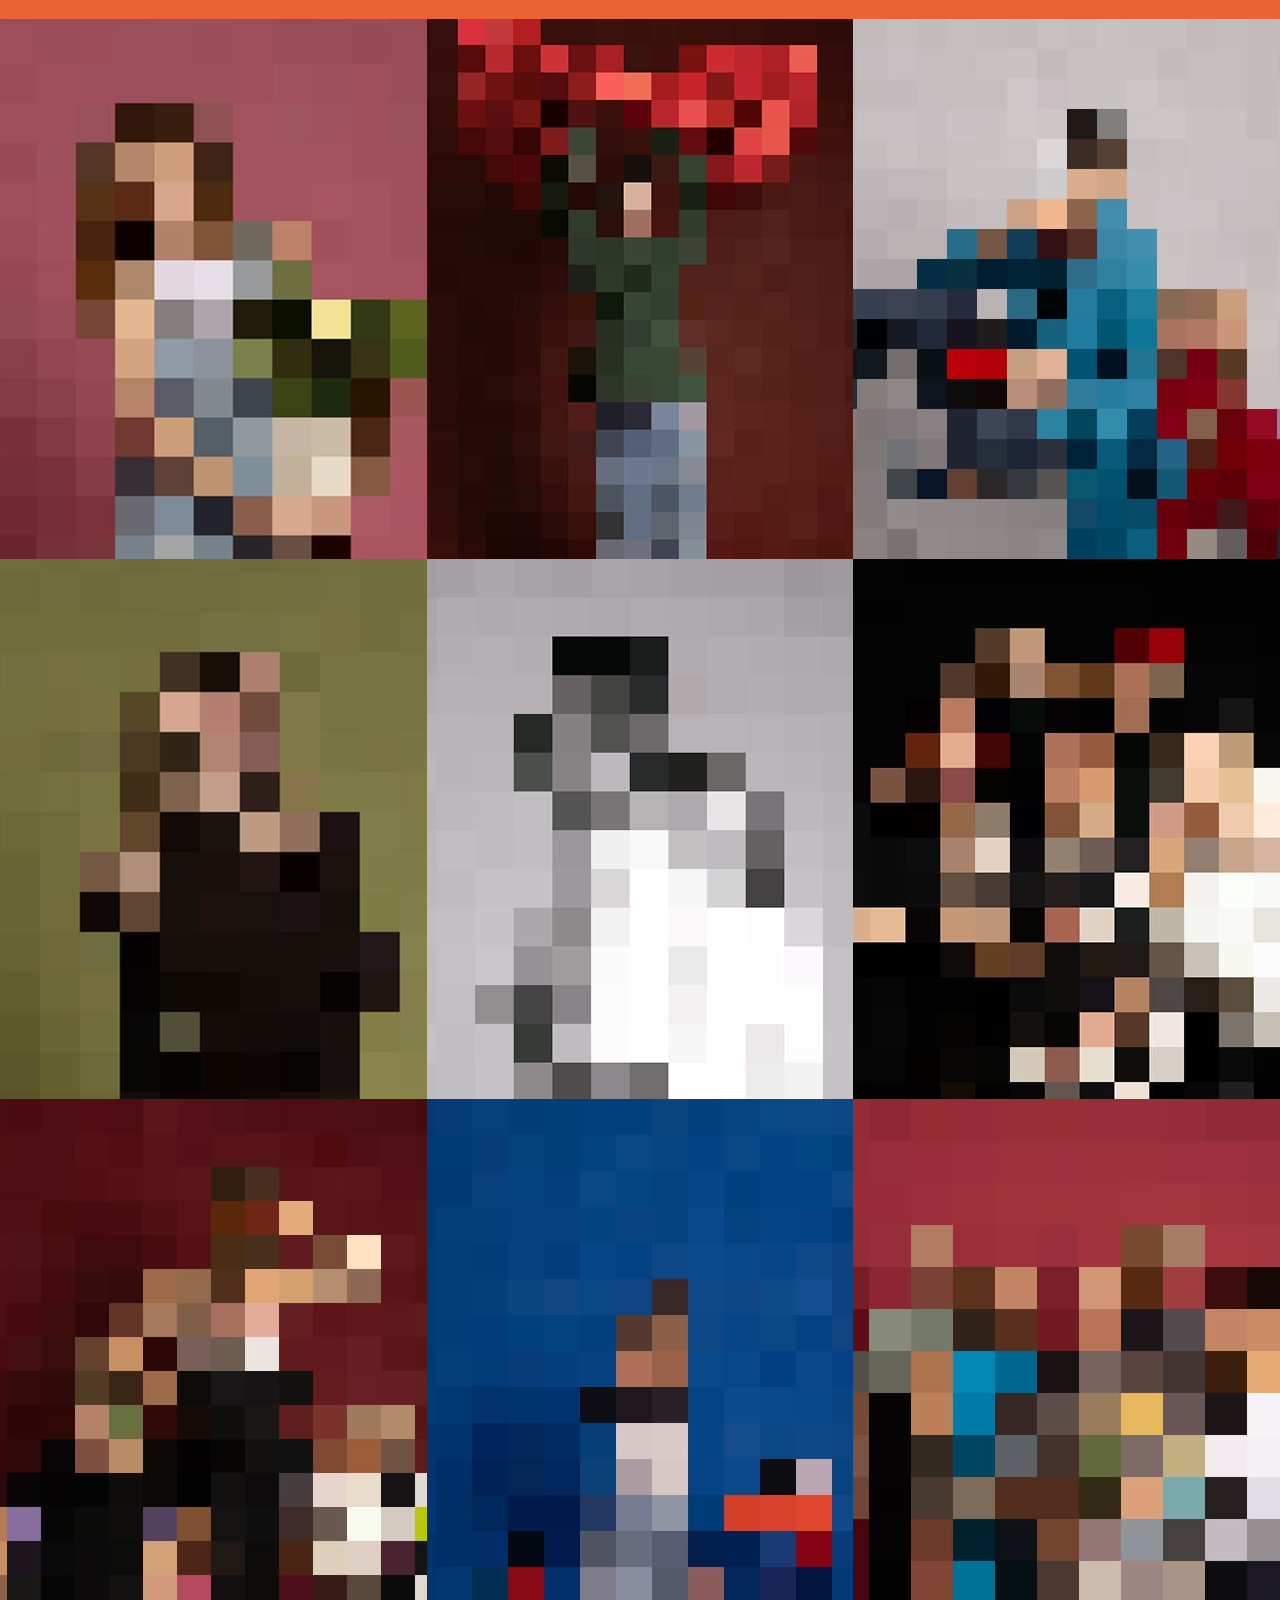
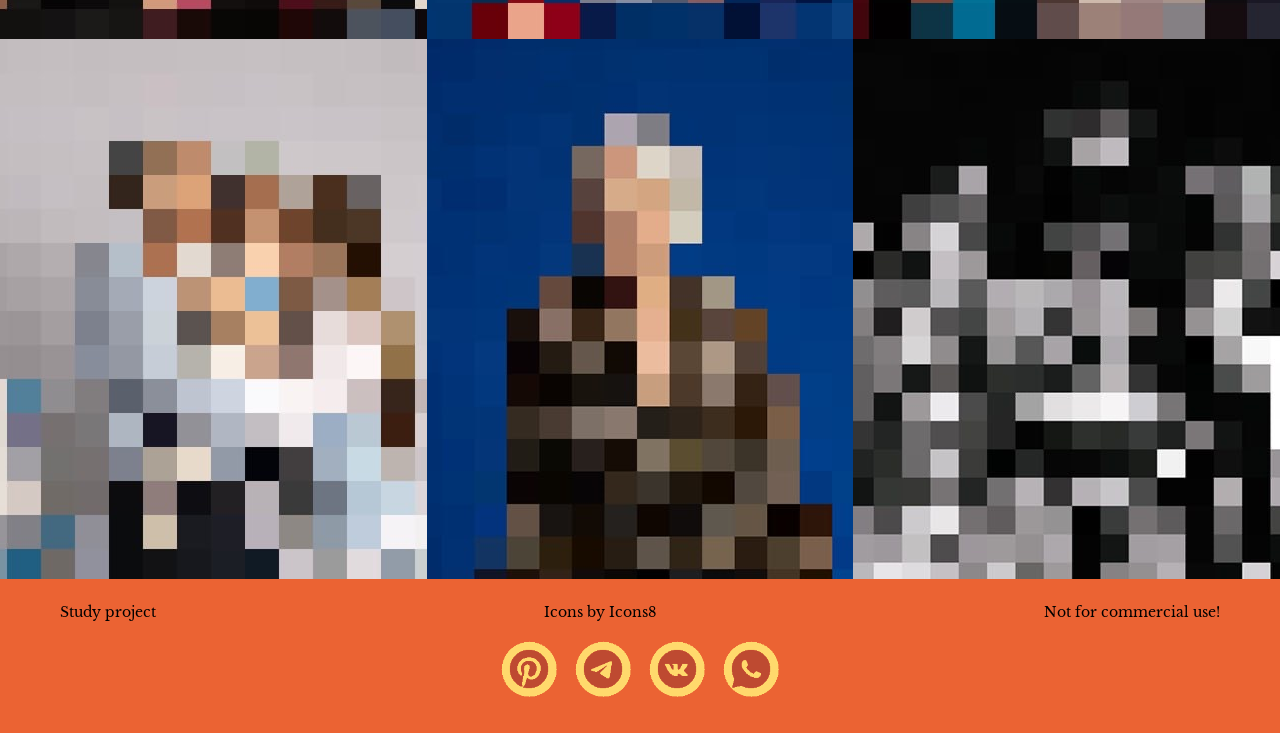
==== commit e19d65a7: "мои локальные правки" ====
--- a/index.html
+++ b/index.html
@@ -240,45 +240,32 @@
         <span>Not for commercial use!</span>
     </div>
     <div class="footer__socials">
-        <a href="#" class="soc"><img src="icon-pinterest.png" alt="Pinterest" class="soc__icon"></a>
-        <a href="#" class="soc"><img src="icon-telegram.png" alt="Telegram" class="soc__icon"></a>
-        <a href="#" class="soc"><img src="icon-vk.png" alt="VK" class="soc__icon"></a>
-        <a href="#" class="soc"><img src="icon-whatsapp.png" alt="WhatsApp" class="soc__icon"></a>
+        <a href="#pinterest" target="_blank" rel="noopener" class="soc"><img src="icon-pinterest.png" alt="Pinterest" class="soc__icon"></a>
+        <a href="https://t.me/self_studio" target="_blank" rel="noopener" class="soc"><img src="icon-telegram.png" alt="Telegram" class="soc__icon"></a>
+        <a href="https://vk.com/self_studio" target="_blank" rel="noopener" class="soc"><img src="icon-vk.png" alt="VK" class="soc__icon"></a>
+        <a href="https://wa.me/79991234567" target="_blank" rel="noopener" class="soc"><img src="icon-whatsapp.png" alt="WhatsApp" class="soc__icon"></a>
     </div>
 </footer>
 
 
-<script>
-    // Dropdown menu
-    document.querySelectorAll('.nav__dropdown-item').forEach(function(item) {
-        item.addEventListener('click', function() {
-            var menu = this.closest('.nav__dropdown-menu');
-            if (menu) menu.style.display = 'none';
-            setTimeout(function() { if (menu) menu.style.display = ''; }, 300);
-        });
-    });
-
-    // Carousel — стрелки прокрутки
-    document.querySelectorAll('.carousel').forEach(function(carousel) {
-        var track = carousel.querySelector('.carousel__track');
-        var leftBtn = carousel.querySelector('.carousel__arrow--left');
-        var rightBtn = carousel.querySelector('.carousel__arrow--right');
-        if (!track) return;
-
-        var scrollAmount = track.offsetWidth;
-
-        if (rightBtn) {
-            rightBtn.addEventListener('click', function() {
-                track.scrollBy({ left: scrollAmount / 2, behavior: 'smooth' });
-            });
-        }
-        if (leftBtn) {
-            leftBtn.addEventListener('click', function() {
-                track.scrollBy({ left: -scrollAmount / 2, behavior: 'smooth' });
-            });
-        }
-    });
-</script>
-
+
+
+
+<!-- COOKIE BANNER -->
+<div class="cookie-banner" id="cookieBanner">
+    <div class="cookie-banner__title">Мы заботимся о ваших данных</div>
+    <p class="cookie-banner__text">
+        Наш сайт использует файлы cookie, чтобы сделать ваш просмотр более удобным.
+        Мы используем их для анализа трафика и подбора релевантной рекламы.
+        Нажимая «Принять всё», вы соглашаетесь с нашей <a href="#cookie-policy">Политикой использования cookie</a>.
+    </p>
+    <div class="cookie-banner__buttons">
+        <button class="cookie-banner__btn cookie-banner__btn--primary" id="cookieAcceptAll">Принять всё</button>
+        <button class="cookie-banner__btn cookie-banner__btn--secondary" id="cookieReject">Отклонить необязательные</button>
+        <button class="cookie-banner__btn cookie-banner__btn--ghost" id="cookieSettings">Настроить</button>
+    </div>
+</div>
+
+<script src="script.js"></script>
 </body>
 </html>
--- a/style.css
+++ b/style.css
@@ -453,6 +453,36 @@
    Секция = 1440 × ~990px в макете.
    ================================================================ */
 
+/* Модификатор: бежевый фон секции (для случаев, когда .about-hero__bg — PNG с прозрачностью) */
+.about-hero--beige {
+    background: #FFF5D9;
+}
+
+/* Модификатор: hero чуть компактнее + позволяет блобу торчать снизу */
+.about-hero--compact {
+    height: 690px;
+    overflow: visible;
+}
+
+/* На compact карточка "БОЛЬШОЙ ЗАЛ" сдвинута выше от низа секции */
+.about-hero--compact .about-hero__overlay {
+    padding-bottom: 120px;
+}
+
+/* Модификатор: поднять весь контент секции .about на 40px, НЕ трогая оранжевую арку.
+   Пузырь намеренно не двигаем — он должен оставаться на исходной координате
+   (прижат к верху нижнего фото, как на room-small). */
+.about--lift .about__notes-area,
+.about--lift .about__photos-col,
+.about--lift .blob--green {
+    transform: translateY(-40px);
+}
+
+/* Жёлтый блоб на --lift поднят сильнее — меньше виден под волной hero */
+.about--lift .blob--yellow {
+    transform: translateY(-55px);
+}
+
 .about {
     position: relative;
     padding: 0;
@@ -506,6 +536,16 @@
     background: url('element3-yellow.png') no-repeat center / contain;
     border-radius: 0;
     opacity: 1;
+}
+
+/* Модификатор: жёлтый блоб с лепестками. Живёт в .about-hero, торчит снизу. */
+.blob--yellow-big {
+    display: none;
+}
+
+/* На --lift нужно показывать блоб, торчащий под hero (иначе overflow режет) */
+.about--lift {
+    overflow: visible;
 }
 
 /* element 1 — оранжевая арка: 653×367, упирается в низ секции */
@@ -638,7 +678,7 @@
     height: 432px;
     top: 60px;
     left: 767px;
-    z-index: 3;
+    z-index: 2;
 }
 
 /* pic 2: 323×432, top 471, left 1017, radius 20 */
@@ -647,7 +687,7 @@
     height: 432px;
     top: 340px;
     left: 1017px;
-    z-index: 2;
+    z-index: 3;
 }
 
 /* Ряд фото — больше не нужен как flex, фото абсолютные */
@@ -793,6 +833,26 @@
     text-align: center;
 }
 
+/* ---- МОДИФИКАТОРЫ для блока "ТАРИФЫ АРЕНДЫ МАЛОГО ЗАЛА" ---- */
+/* Бежевая карточка вместо жёлтой, уже и ниже */
+.quote__card--beige {
+    background: #FFF5D9;
+    width: 740px;
+    padding: 22px 40px;
+}
+
+/* Более мелкий текст для короткого заголовка */
+.quote__text--small {
+    font-size: 22px;
+    font-weight: 600;
+    letter-spacing: 0.5px;
+}
+
+/* Меньше вертикальный отступ у секции с бежевой карточкой */
+.quote-section--tariff {
+    padding: 40px 0;
+}
+
 
 .pgrid {
     display: grid;                          /* CSS Grid */
@@ -981,6 +1041,7 @@
     width: 100%;
     height: 100%;
     object-fit: cover;
+    z-index: 1;
 }
 
 .about-hero__overlay {
@@ -1238,7 +1299,17 @@
     overflow: hidden;
 }
 
-/* Фон — картинка карты */
+/* Живая карта — на всю площадь секции */
+.location__map {
+    position: absolute;
+    top: 0;
+    left: 0;
+    width: 100%;
+    height: 100%;
+    z-index: 1;
+}
+
+/* Фон — картинка карты (старый вариант, не используется) */
 .location__bg {
     position: absolute;
     top: 0;
@@ -1351,7 +1422,7 @@
     width: 100%;
     height: auto;
     display: block;
-    margin-bottom: 4px;
+    margin-bottom: 14px;
 }
 
 .contact__img-textarea {
@@ -1445,6 +1516,39 @@
     transform: translateY(-3px);
 }
 
+/* Центрирующий контейнер для кнопки "ОТПРАВИТЬ" (и на about, и на room-small) */
+.contact__btn-wrap {
+    margin-top: 20px;
+    display: flex;
+    justify-content: center;
+}
+
+.contact__btn-wrap .contact__btn {
+    margin-top: 0;
+}
+
+/* Текстовая кнопка-пилюля "ДОГОВОР ОБ АРЕНДЕ ЗАЛА" — аналог btn-offer.png */
+.contact__link--text {
+    display: block;
+    text-align: center;
+    background: var(--white);
+    color: #DB6338;
+    font-family: var(--f-sans);
+    font-weight: 600;
+    font-size: 14px;
+    text-transform: uppercase;
+    text-decoration: none;
+    padding: 12px 24px;
+    border-radius: 40px;
+    box-shadow: 0 3px 10px rgba(0,0,0,0.08);
+    transition: transform 0.2s;
+    white-space: nowrap;
+}
+
+.contact__link--text:hover {
+    transform: translateY(-2px);
+}
+
 
 /* ================================================================
    =============================================
@@ -1623,7 +1727,7 @@
    ================================================================ */
 .tariffs {
     background: var(--beige);
-    padding: 40px 60px 50px;
+    padding: 110px 60px 120px;
 }
 
 .tariffs__heading-wrap {
@@ -1645,32 +1749,42 @@
 
 .tariffs__columns {
     display: flex;
-    gap: 60px;
+    gap: 80px;
     justify-content: center;
-    margin-bottom: 16px;
+    margin-bottom: 20px;
+    max-width: 1100px;
+    margin-left: auto;
+    margin-right: auto;
 }
 
 .tariffs__col {
     flex: 1;
-    max-width: 440px;
-}
-
+    max-width: 480px;
+}
+
+/* Заголовок колонки — Desktop 1440/H4: Inter SemiBold 27px, #DB6338, lh 120% */
 .tariffs__col-title {
     font-family: var(--f-sans);
-    font-size: 15px;
-    font-weight: 700;
-    color: var(--black);
-    margin-bottom: 16px;
-    line-height: 140%;
+    font-size: 27px;
+    font-weight: 600;
+    color: #DB6338;
+    margin-bottom: 28px;
+    line-height: 120%;
+    text-align: center;
+    /* 2 строки × 27px × 1.2 = 64.8px — чтобы одностроковый заголовок занимал ту же высоту,
+       что и двустроковый, и строки под ними выравнивались */
+    min-height: calc(27px * 1.2 * 2);
 }
 
 .tariffs__row {
     display: flex;
-    align-items: baseline;
-    font-family: var(--f-serif);
-    font-size: 15px;
-    color: var(--black);
-    margin-bottom: 6px;
+    align-items: flex-end;
+    font-family: var(--f-sans);
+    font-size: 20px;
+    font-weight: 400;
+    line-height: 100%;
+    color: #000;
+    margin-bottom: 14px;
     gap: 6px;
 }
 
@@ -1682,81 +1796,318 @@
     white-space: nowrap;
 }
 
+/* Линия — сплошная, прижата к baseline, коричневая */
 .tariffs__dots {
     flex: 1;
-    border-bottom: 1px dotted #999;
-    margin: 0 4px;
+    border-bottom: 1px solid #DB6338;
+    margin: 0 8px 4px;
     min-width: 20px;
-    position: relative;
-    top: -4px;
-}
-
+}
+
+/* (не используется в новой разметке, оставлено для совместимости) */
 .tariffs__dots-inline {
     display: inline-block;
     width: 60px;
-    border-bottom: 1px dotted #999;
-    margin: 0 6px;
-    position: relative;
-    top: -3px;
-}
-
+    border-bottom: 1px solid #DB6338;
+    margin: 0 6px 4px;
+}
+
+/* Строка "Доплата за..." — такой же flex-row, но на всю ширину таблицы */
 .tariffs__note {
-    font-family: var(--f-serif);
+    display: flex;
+    align-items: flex-end;
+    font-family: var(--f-sans);
+    font-size: 20px;
+    font-weight: 400;
+    line-height: 100%;
+    color: #000;
+    max-width: 1040px;
+    margin: 26px auto 0;
+    gap: 6px;
+}
+
+.tariffs__note span:first-child { white-space: nowrap; }
+.tariffs__note span:last-child { white-space: nowrap; }
+
+.tariffs__dots--note {
+    flex: 1;
+    border-bottom: 1px solid #DB6338;
+    margin: 0 8px 4px;
+    min-width: 20px;
+}
+
+/* Убрал border-top между блоками — на макете их нет */
+.tariffs__extra {
+    margin-top: 60px;
+}
+
+/* Заголовок "АРЕНДА ФОТОКОМНАТЫ..." — оранжевый, подчёркнутый, по центру */
+.tariffs__extra-title {
+    font-family: var(--f-sans);
+    font-size: 22px;
+    font-weight: 600;
+    text-transform: uppercase;
+    color: #DB6338;
+    text-align: center;
+    text-decoration: underline;
+    text-decoration-color: #DB6338;
+    text-underline-offset: 6px;
+    margin-bottom: 40px;
+}
+
+.tariffs__footnote {
+    font-family: var(--f-sans);
+    font-size: 17px;
+    font-weight: 400;
+    color: #000;
+    line-height: 100%;
+    margin-top: 40px;
+    max-width: 1071px;
+    margin-left: auto;
+    margin-right: auto;
+}
+
+.tariffs__dishes {
+    margin-top: 60px;
+}
+
+/* Заголовок "Вы также можете арендовать посуду..." — оранжевый, подчёркнутый */
+.tariffs__dishes-title {
+    font-family: var(--f-sans);
+    font-size: 22px;
+    font-weight: 600;
+    text-align: center;
+    color: #DB6338;
+    text-decoration: underline;
+    text-decoration-color: #DB6338;
+    text-underline-offset: 6px;
+    margin-bottom: 32px;
+}
+
+.tariffs__dishes-list {
+    max-width: 1040px;
+    margin: 0 auto;
+}
+
+.tariffs__table-wrap {
+    max-width: 1100px;
+    margin: 0 auto;
+}
+
+/* ==== COOKIE BANNER ==== */
+.cookie-banner {
+    position: fixed;
+    left: 24px;
+    right: 24px;
+    bottom: 24px;
+    max-width: 820px;
+    margin: 0 auto;
+    background: #FFF5D9;
+    border: 2px solid #DB6338;
+    border-radius: 24px;
+    padding: 24px 32px;
+    box-shadow: 0 12px 40px rgba(0, 0, 0, 0.15);
+    z-index: 1000;
+    font-family: var(--f-sans);
+    color: #000;
+}
+
+.cookie-banner__title {
+    font-size: 22px;
+    font-weight: 700;
+    color: #DB6338;
+    margin-bottom: 10px;
+}
+
+.cookie-banner__text {
+    font-size: 14px;
+    line-height: 150%;
+    margin-bottom: 18px;
+}
+
+.cookie-banner__text a {
+    color: #DB6338;
+    text-decoration: underline;
+}
+
+.cookie-banner__buttons {
+    display: flex;
+    gap: 12px;
+    flex-wrap: wrap;
+}
+
+.cookie-banner__btn {
+    border: none;
+    border-radius: 30px;
+    padding: 10px 22px;
+    font-family: var(--f-sans);
     font-size: 13px;
+    font-weight: 600;
+    cursor: pointer;
+    text-transform: uppercase;
+    transition: transform .2s;
+}
+
+.cookie-banner__btn:hover { transform: translateY(-2px); }
+
+.cookie-banner__btn--primary {
+    background: linear-gradient(135deg, var(--btn-from) 20%, var(--btn-to) 91%);
+    color: #fff;
+}
+
+.cookie-banner__btn--secondary {
+    background: #fff;
+    color: #DB6338;
+    border: 1px solid #DB6338;
+}
+
+.cookie-banner__btn--ghost {
+    background: transparent;
     color: #555;
-    text-align: left;
-    max-width: 940px;
-    margin: 0 auto 8px;
-}
-
-.tariffs__extra {
-    margin-top: 30px;
-    padding-top: 20px;
-    border-top: 1px solid #ddd;
-}
-
-.tariffs__extra-title {
-    font-family: var(--f-sans);
-    font-size: 16px;
+    border: 1px solid #ccc;
+}
+
+/* ==== КАРТА ==== */
+.map-section {
+    padding: 60px 0;
+    background: var(--beige);
+}
+
+.map-section__title {
+    font-family: var(--f-sans);
+    font-size: 27px;
+    font-weight: 600;
+    color: #DB6338;
+    text-align: center;
+    margin-bottom: 24px;
+}
+
+.map-section__map {
+    height: 420px;
+    max-width: 1100px;
+    margin: 0 auto;
+    border-radius: 16px;
+    overflow: hidden;
+    border: 2px solid #DB6338;
+}
+
+/* ==== СТРАНИЦА ДОГОВОРА АРЕНДЫ ==== */
+.contract-page {
+    padding: 80px 24px 100px;
+    background: var(--beige);
+    min-height: 70vh;
+}
+
+.contract-page__inner {
+    max-width: 900px;
+    margin: 0 auto;
+}
+
+.contract-page__title {
+    font-family: var(--f-sans);
+    font-size: 36px;
     font-weight: 700;
     text-transform: uppercase;
-    color: var(--black);
+    color: #DB6338;
     text-align: center;
-    margin-bottom: 20px;
-}
-
-.tariffs__footnote {
-    font-family: var(--f-serif);
-    font-size: 12px;
-    color: #777;
-    line-height: 160%;
-    margin-top: 20px;
-    max-width: 940px;
-    margin-left: auto;
-    margin-right: auto;
-}
-
-.tariffs__dishes {
-    margin-top: 30px;
-    padding-top: 20px;
-    border-top: 1px solid #ddd;
-}
-
-.tariffs__dishes-title {
+    margin-bottom: 32px;
+}
+
+.contract-page__text {
     font-family: var(--f-sans);
     font-size: 16px;
-    font-weight: 700;
-    text-align: center;
-    color: var(--black);
-    margin-bottom: 20px;
-}
-
-.tariffs__dishes-list {
-    max-width: 600px;
-    margin: 0 auto;
-}
-
-.tariffs__table-wrap {
-    max-width: 940px;
-    margin: 0 auto;
-}
+    line-height: 170%;
+    color: #000;
+    margin-bottom: 32px;
+}
+
+.contract-page__text p { margin-bottom: 14px; }
+
+.contract-page__download {
+    display: flex;
+    justify-content: center;
+    margin-top: 40px;
+}
+
+.contract-page__btn {
+    display: inline-block;
+    background: linear-gradient(135deg, var(--btn-from) 20%, var(--btn-to) 91%);
+    color: #fff;
+    text-decoration: none;
+    font-family: var(--f-sans);
+    font-weight: 600;
+    font-size: 18px;
+    text-transform: uppercase;
+    padding: 18px 48px;
+    border-radius: 40px;
+    box-shadow: 0 6px 24px rgba(229,62,132,0.35);
+    transition: transform .25s;
+}
+
+.contract-page__btn:hover { transform: translateY(-3px); }
+
+/* ==== ФОРМА — поля поверх картинок-инпутов ==== */
+.contact__field {
+    position: relative;
+    margin-bottom: 14px;
+}
+
+.contact__field img {
+    display: block;
+    width: 100%;
+    height: auto;
+    transition: opacity .15s;
+}
+
+.contact__field input {
+    position: absolute;
+    left: 12px;
+    right: 30px;
+    top: 50%;
+    bottom: 8%;
+    background: transparent;
+    border: none;
+    outline: none;
+    font-family: var(--f-sans);
+    font-size: 16px;
+    color: #000;
+    padding: 0 0 0 18px;
+    border-radius: 999px;
+    z-index: 2;
+}
+
+.contact__field input::placeholder { color: rgba(0,0,0,.25); }
+
+/* Когда в поле есть текст — поле получает белый фон,
+   чтобы перекрыть встроенный текст-плейсхолдер на картинке.
+   Картинку (с лейблом сверху) НЕ прячем — нам нужен лейбл. */
+.contact__field input:not(:placeholder-shown) {
+    background: #fff;
+}
+
+.contact__field--textarea textarea:not(:placeholder-shown) {
+    background: #fff;
+}
+
+/* === Поле textarea для формы вопроса === */
+.contact__field--textarea {
+    position: relative;
+}
+
+.contact__field--textarea textarea {
+    position: absolute;
+    left: 12px;
+    right: 30px;
+    top: 0;
+    bottom: 0;
+    background: transparent;
+    border: none;
+    outline: none;
+    resize: none;
+    font-family: var(--f-sans);
+    font-size: 16px;
+    color: #000;
+    padding: 22px 0 22px 18px;
+    border-radius: 24px;
+    z-index: 2;
+}
